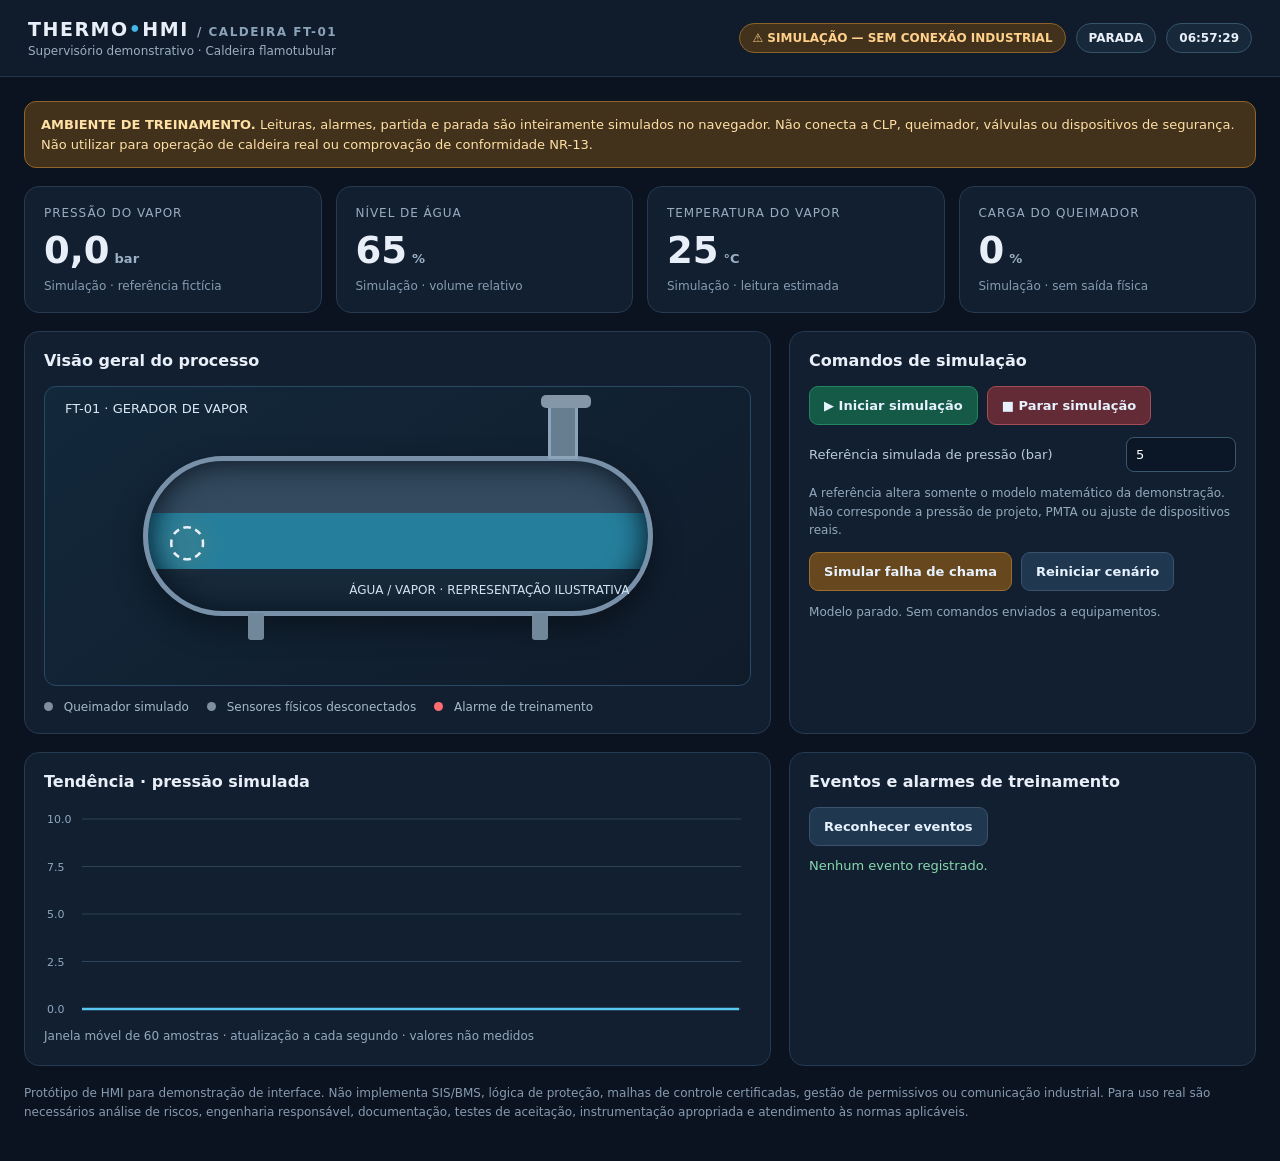
==== caldeira/index.html @ c1768f48 "Publica simulador de caldeira em /caldeira" ====
<!doctype html>
<html lang="pt-BR"><head><meta charset="utf-8"><meta name="viewport" content="width=device-width,initial-scale=1">
<title>THERMO | Supervisório de Caldeira Flamotubular — SIMULAÇÃO</title>
<style>
:root{font-family:Inter,ui-sans-serif,system-ui,Segoe UI,sans-serif;color:#e9eff8;background:#0b1220}*{box-sizing:border-box}body{margin:0}button,input{font:inherit}button{cursor:pointer}button:focus-visible,input:focus-visible{outline:3px solid #6eb9ff;outline-offset:2px}
header{display:flex;justify-content:space-between;gap:16px;align-items:center;padding:18px 28px;border-bottom:1px solid #24354a;background:#101b2b;flex-wrap:wrap}
.brand{font-weight:850;letter-spacing:.08em;font-size:19px}.brand span{color:#42b8e8}.sub{font-size:12px;color:#9caec4;margin-top:4px}
.status{display:flex;gap:10px;align-items:center;flex-wrap:wrap}.pill{padding:7px 12px;border:1px solid #36536a;border-radius:99px;font-size:12px;font-weight:750;background:#17283b}.sim{color:#ffd18b;border-color:#8c632a;background:#42311b}.ok{color:#7fe4b5}.bad{color:#ff8e93}
main{max-width:1550px;margin:auto;padding:24px;display:grid;gap:18px}.notice{padding:13px 16px;background:#42311b;border:1px solid #92642a;border-radius:12px;color:#ffe0a5;font-size:13px;line-height:1.5}
.metrics{display:grid;grid-template-columns:repeat(4,minmax(0,1fr));gap:14px}.card{background:#121f30;border:1px solid #263a51;border-radius:15px;padding:19px;min-width:0}.label{font-size:12px;text-transform:uppercase;letter-spacing:.08em;color:#9aacc2}.value{font-size:clamp(25px,3vw,37px);font-weight:780;margin-top:9px;font-variant-numeric:tabular-nums}.unit{font-size:13px;color:#9bafc5;margin-left:5px}.range{font-size:12px;color:#879db4;margin-top:7px}
.layout{display:grid;grid-template-columns:minmax(0,1.6fr) minmax(290px,1fr);gap:18px}.sectiontitle{font-size:16px;font-weight:750;margin:0 0 16px}.diagram{position:relative;min-height:300px;background:linear-gradient(145deg,#12283b,#101b2a);border:1px solid #2a4963;border-radius:12px;display:flex;align-items:center;justify-content:center;overflow:hidden}
.boiler{position:relative;width:min(76%,510px);height:160px;border:5px solid #7891a8;border-radius:84px;background:linear-gradient(#334a5f 0 35%,#257f9c 35% 72%,#172a3b 72%);box-shadow:inset 0 0 30px #07111d,0 12px 30px #0006}
.boiler:before,.boiler:after{content:"";position:absolute;background:#71879a;width:16px;height:27px;bottom:-29px;border-radius:3px}.boiler:before{left:20%}.boiler:after{right:20%}
.flame{position:absolute;left:20px;top:52px;font-size:45px;filter:drop-shadow(0 0 10px #e77924)}.pipe{position:absolute;top:-57px;right:70px;width:30px;height:55px;background:#667e90;border:3px solid #8ba4b7}.pipe:after{content:"";position:absolute;top:-12px;left:-10px;width:50px;height:13px;background:#8497a8;border-radius:5px}
.blabel{position:absolute;top:14px;left:20px;color:#d8e6f4;font-size:13px}.boiler-info{position:absolute;bottom:14px;right:18px;font-size:12px;color:#d0e4ef}
.legend{display:flex;gap:18px;flex-wrap:wrap;margin-top:14px;font-size:12px;color:#a7b9cb}.dot{display:inline-block;width:9px;height:9px;border-radius:50%;background:#54db9b;margin-right:7px}.dot.off{background:#7f8ea1}.dot.alarm{background:#ff6c72}
.controls{display:grid;gap:12px}.ctrlrow{display:flex;gap:9px;flex-wrap:wrap}.btn{padding:11px 14px;border-radius:9px;border:1px solid #39526d;background:#203750;color:#e7f2ff;font-weight:700;font-size:13px}.btn:hover{background:#2b4866}.primary{background:#145a46;border-color:#238663}.danger{background:#622b35;border-color:#a34d57}.warning{background:#67481e;border-color:#9b6e2d}
.field{display:flex;justify-content:space-between;align-items:center;gap:10px;font-size:13px;color:#b9cadd}.field input{width:110px;background:#0b1726;border:1px solid #3b5670;border-radius:8px;color:#fff;padding:9px}.help{font-size:12px;line-height:1.55;color:#93a9be}
.chart{height:220px;width:100%;display:block}.alarms{display:grid;gap:8px;max-height:230px;overflow:auto}.alarmitem{border:1px solid #36475a;border-left:4px solid #f0a951;padding:11px;border-radius:8px;background:#182638;font-size:13px}.alarmitem.critical{border-left-color:#ff6c72}.alarmitem small{display:block;color:#9caec2;margin-top:4px}.empty{color:#88d9ae;font-size:13px}
.footer{font-size:12px;color:#879bb0;line-height:1.6;padding-bottom:15px}@media(max-width:1000px){.metrics{grid-template-columns:repeat(2,minmax(0,1fr))}.layout{grid-template-columns:1fr}}@media(max-width:540px){main{padding:12px}.metrics{gap:9px}.card{padding:13px}.value{font-size:25px}.boiler{width:88%;height:135px}.flame{font-size:32px}.pipe{right:40px}}
</style></head><body>
<header><div><div class="brand">THERMO<span>•</span>HMI <span style="font-size:12px;color:#8ba3b9">/ CALDEIRA FT-01</span></div><div class="sub">Supervisório demonstrativo · Caldeira flamotubular</div></div><div class="status"><span class="pill sim">⚠ SIMULAÇÃO — SEM CONEXÃO INDUSTRIAL</span><span class="pill" id="mode">PARADA</span><span class="pill" id="clock">--:--:--</span></div></header>
<main>
<div class="notice"><strong>AMBIENTE DE TREINAMENTO.</strong> Leituras, alarmes, partida e parada são inteiramente simulados no navegador. Não conecta a CLP, queimador, válvulas ou dispositivos de segurança. Não utilizar para operação de caldeira real ou comprovação de conformidade NR-13.</div>
<section class="metrics" aria-label="Variáveis simuladas">
<div class="card"><div class="label">Pressão do vapor</div><div class="value"><span id="pressure">0,0</span><span class="unit">bar</span></div><div class="range">Simulação · referência fictícia</div></div>
<div class="card"><div class="label">Nível de água</div><div class="value"><span id="level">65</span><span class="unit">%</span></div><div class="range">Simulação · volume relativo</div></div>
<div class="card"><div class="label">Temperatura do vapor</div><div class="value"><span id="temp">25</span><span class="unit">°C</span></div><div class="range">Simulação · leitura estimada</div></div>
<div class="card"><div class="label">Carga do queimador</div><div class="value"><span id="burner">0</span><span class="unit">%</span></div><div class="range">Simulação · sem saída física</div></div>
</section>
<section class="layout">
<div class="card"><h2 class="sectiontitle">Visão geral do processo</h2><div class="diagram" role="img" aria-label="Representação esquemática simplificada de caldeira flamotubular com nível de água e queimador"><div class="blabel">FT-01 · GERADOR DE VAPOR</div><div class="boiler"><div class="pipe"></div><span class="flame" id="flame">◌</span><div class="boiler-info">ÁGUA / VAPOR · REPRESENTAÇÃO ILUSTRATIVA</div></div></div><div class="legend"><span><i class="dot" id="flameDot"></i> Queimador simulado</span><span><i class="dot off"></i> Sensores físicos desconectados</span><span><i class="dot alarm"></i> Alarme de treinamento</span></div></div>
<div class="card"><h2 class="sectiontitle">Comandos de simulação</h2><div class="controls"><div class="ctrlrow"><button class="btn primary" id="start">▶ Iniciar simulação</button><button class="btn danger" id="stop">■ Parar simulação</button></div><div class="field"><label for="target">Referência simulada de pressão (bar)</label><input id="target" type="number" min="1" max="8" step=".5" value="5"></div><div class="help">A referência altera somente o modelo matemático da demonstração. Não corresponde a pressão de projeto, PMTA ou ajuste de dispositivos reais.</div><div class="ctrlrow"><button class="btn warning" id="fault">Simular falha de chama</button><button class="btn" id="reset">Reiniciar cenário</button></div><div class="help" id="stateText" role="status">Modelo parado. Aguardando comando de simulação.</div></div></div>
</section>
<section class="layout"><div class="card"><h2 class="sectiontitle">Tendência · pressão simulada</h2><canvas class="chart" id="trend" aria-label="Gráfico de tendência da pressão simulada"></canvas><div class="help">Janela móvel de 60 amostras · atualização a cada segundo · valores não medidos</div></div>
<div class="card"><h2 class="sectiontitle">Eventos e alarmes de treinamento</h2><div class="ctrlrow" style="margin-bottom:12px"><button class="btn" id="ack">Reconhecer eventos</button></div><div class="alarms" id="alarms" aria-live="polite"><div class="empty">Nenhum evento registrado.</div></div></div></section>
<div class="footer">Protótipo de HMI para demonstração de interface. Não implementa SIS/BMS, lógica de proteção, malhas de controle certificadas, gestão de permissivos ou comunicação industrial. Para uso real são necessários análise de riscos, engenharia responsável, documentação, testes de aceitação, instrumentação apropriada e atendimento às normas aplicáveis.</div>
</main>
<script>
(()=>{
const $=id=>document.getElementById(id);let running=false,fault=false,p=0,level=65,temp=25,burner=0,history=Array(60).fill(0),events=[];
const clamp=(v,a,b)=>Math.max(a,Math.min(b,v));const now=()=>new Date().toLocaleTimeString('pt-BR');
function addEvent(message,critical=false){events.unshift({message,time:now(),critical,ack:false});events=events.slice(0,30);renderEvents()}
function renderEvents(){const box=$('alarms');box.replaceChildren();if(!events.length){const el=document.createElement('div');el.className='empty';el.textContent='Nenhum evento registrado.';box.append(el);return}for(const e of events){const item=document.createElement('div');item.className='alarmitem'+(e.critical?' critical':'');const msg=document.createElement('strong');msg.textContent=(e.ack?'✓ ':'● ')+e.message;const small=document.createElement('small');small.textContent=e.time+' · '+(e.ack?'Reconhecido':'Não reconhecido');item.append(msg,small);box.append(item)}}
function render(){ $('pressure').textContent=p.toFixed(1).replace('.',',');$('level').textContent=Math.round(level);$('temp').textContent=Math.round(temp);$('burner').textContent=Math.round(burner);$('clock').textContent=now();$('mode').textContent=fault?'FALHA SIMULADA':running?'SIMULANDO':'PARADA';$('mode').className='pill '+(fault?'bad':running?'ok':'');$('flame').textContent=running&&!fault?'🔥':'◌';$('flameDot').className='dot '+(running&&!fault?'':'off');$('stateText').textContent=fault?'Falha simulada ativa: modelo parado. Reinicie o cenário para limpar.':running?'Modelo matemático em execução. Nenhuma saída industrial habilitada.':'Modelo parado. Sem comandos enviados a equipamentos.';draw()}
function draw(){const c=$('trend'),rect=c.getBoundingClientRect(),dpr=window.devicePixelRatio||1,w=Math.max(240,rect.width),h=Math.max(150,rect.height);c.width=Math.round(w*dpr);c.height=Math.round(h*dpr);const x=c.getContext('2d');x.scale(dpr,dpr);x.clearRect(0,0,w,h);x.strokeStyle='#2d4359';x.lineWidth=1;for(let i=0;i<=4;i++){let y=12+(h-30)*i/4;x.beginPath();x.moveTo(38,y);x.lineTo(w-10,y);x.stroke();x.fillStyle='#8fa8bf';x.font='11px system-ui';x.fillText(String((10-i*2.5).toFixed(1)),3,y+4)}x.beginPath();history.forEach((v,i)=>{const px=38+i*(w-50)/(history.length-1),py=12+(h-30)*(1-clamp(v/10,0,1));i?x.lineTo(px,py):x.moveTo(px,py)});x.strokeStyle='#59c7f2';x.lineWidth=2.5;x.stroke()}
$('start').onclick=()=>{if(fault){addEvent('Partida simulada bloqueada por falha de treinamento',true);return}if(!running){running=true;addEvent('Simulação iniciada')}render()};
$('stop').onclick=()=>{if(running){running=false;burner=0;addEvent('Simulação parada')}render()};
$('fault').onclick=()=>{fault=true;running=false;burner=0;addEvent('Falha de chama simulada — modelo interrompido',true);render()};
$('reset').onclick=()=>{running=false;fault=false;p=0;level=65;temp=25;burner=0;history=Array(60).fill(0);events=[];addEvent('Cenário de treinamento reiniciado');render()};
$('ack').onclick=()=>{events.forEach(e=>e.ack=true);renderEvents()};
$('target').onchange=()=>{$('target').value=clamp(Number($('target').value)||5,1,8);addEvent('Referência do modelo alterada para '+$('target').value+' bar')};
setInterval(()=>{if(running){const target=clamp(Number($('target').value)||5,1,8);burner=clamp(30+(target-p)*12,15,100);p=clamp(p+(target-p)*.035+(Math.random()-.5)*.035,0,9);temp=25+p*16;level=clamp(level+(Math.random()-.5)*.15-.012,45,80)}else{burner=0;p=Math.max(0,p-.025);temp=Math.max(25,temp-.4)}history.push(p);history.shift();render()},1000);
window.addEventListener('resize',draw);render();})();
</script></body></html>
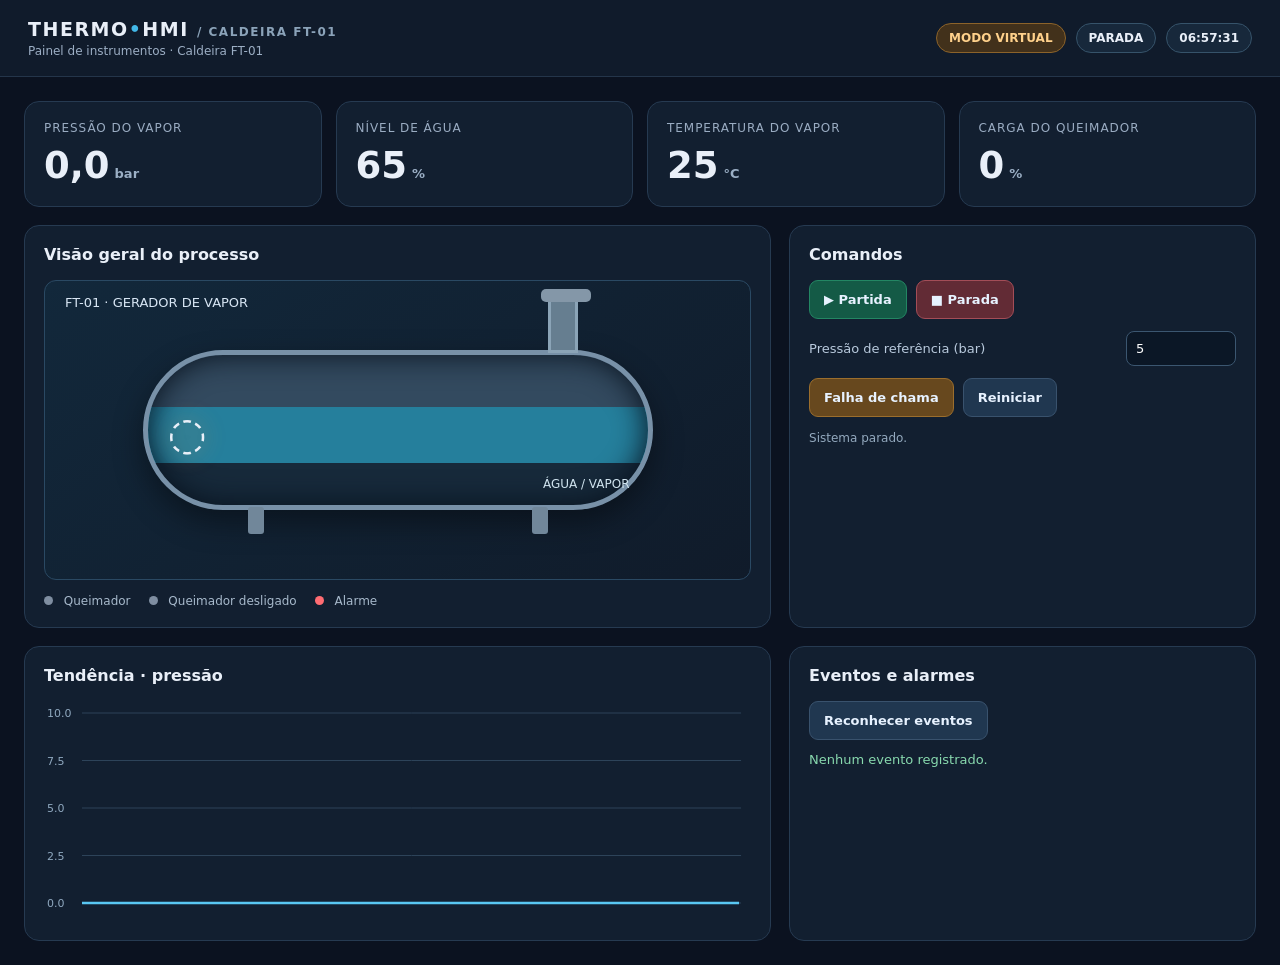
==== commit f170d67c: "ux(thermo): simplificar HMI e manter instrumentos e comandos virtuais" ====
--- a/caldeira/index.html
+++ b/caldeira/index.html
@@ -1,6 +1,6 @@
 <!doctype html>
 <html lang="pt-BR"><head><meta charset="utf-8"><meta name="viewport" content="width=device-width,initial-scale=1">
-<title>THERMO | Supervisório de Caldeira Flamotubular — SIMULAÇÃO</title>
+<title>THERMO | Painel da Caldeira FT-01</title>
 <style>
 :root{font-family:Inter,ui-sans-serif,system-ui,Segoe UI,sans-serif;color:#e9eff8;background:#0b1220}*{box-sizing:border-box}body{margin:0}button,input{font:inherit}button{cursor:pointer}button:focus-visible,input:focus-visible{outline:3px solid #6eb9ff;outline-offset:2px}
 header{display:flex;justify-content:space-between;gap:16px;align-items:center;padding:18px 28px;border-bottom:1px solid #24354a;background:#101b2b;flex-wrap:wrap}
@@ -19,37 +19,36 @@
 .chart{height:220px;width:100%;display:block}.alarms{display:grid;gap:8px;max-height:230px;overflow:auto}.alarmitem{border:1px solid #36475a;border-left:4px solid #f0a951;padding:11px;border-radius:8px;background:#182638;font-size:13px}.alarmitem.critical{border-left-color:#ff6c72}.alarmitem small{display:block;color:#9caec2;margin-top:4px}.empty{color:#88d9ae;font-size:13px}
 .footer{font-size:12px;color:#879bb0;line-height:1.6;padding-bottom:15px}@media(max-width:1000px){.metrics{grid-template-columns:repeat(2,minmax(0,1fr))}.layout{grid-template-columns:1fr}}@media(max-width:540px){main{padding:12px}.metrics{gap:9px}.card{padding:13px}.value{font-size:25px}.boiler{width:88%;height:135px}.flame{font-size:32px}.pipe{right:40px}}
 </style></head><body>
-<header><div><div class="brand">THERMO<span>•</span>HMI <span style="font-size:12px;color:#8ba3b9">/ CALDEIRA FT-01</span></div><div class="sub">Supervisório demonstrativo · Caldeira flamotubular</div></div><div class="status"><span class="pill sim">⚠ SIMULAÇÃO — SEM CONEXÃO INDUSTRIAL</span><span class="pill" id="mode">PARADA</span><span class="pill" id="clock">--:--:--</span></div></header>
+<header><div><div class="brand">THERMO<span>•</span>HMI <span style="font-size:12px;color:#8ba3b9">/ CALDEIRA FT-01</span></div><div class="sub">Painel de instrumentos · Caldeira FT-01</div></div><div class="status"><span class="pill sim" title="Valores gerados pelo modelo, sem conexão com equipamento físico">MODO VIRTUAL</span><span class="pill" id="mode">PARADA</span><span class="pill" id="clock">--:--:--</span></div></header>
 <main>
-<div class="notice"><strong>AMBIENTE DE TREINAMENTO.</strong> Leituras, alarmes, partida e parada são inteiramente simulados no navegador. Não conecta a CLP, queimador, válvulas ou dispositivos de segurança. Não utilizar para operação de caldeira real ou comprovação de conformidade NR-13.</div>
-<section class="metrics" aria-label="Variáveis simuladas">
-<div class="card"><div class="label">Pressão do vapor</div><div class="value"><span id="pressure">0,0</span><span class="unit">bar</span></div><div class="range">Simulação · referência fictícia</div></div>
-<div class="card"><div class="label">Nível de água</div><div class="value"><span id="level">65</span><span class="unit">%</span></div><div class="range">Simulação · volume relativo</div></div>
-<div class="card"><div class="label">Temperatura do vapor</div><div class="value"><span id="temp">25</span><span class="unit">°C</span></div><div class="range">Simulação · leitura estimada</div></div>
-<div class="card"><div class="label">Carga do queimador</div><div class="value"><span id="burner">0</span><span class="unit">%</span></div><div class="range">Simulação · sem saída física</div></div>
+<section class="metrics" aria-label="Instrumentos da caldeira">
+<div class="card"><div class="label">Pressão do vapor</div><div class="value"><span id="pressure">0,0</span><span class="unit">bar</span></div></div>
+<div class="card"><div class="label">Nível de água</div><div class="value"><span id="level">65</span><span class="unit">%</span></div></div>
+<div class="card"><div class="label">Temperatura do vapor</div><div class="value"><span id="temp">25</span><span class="unit">°C</span></div></div>
+<div class="card"><div class="label">Carga do queimador</div><div class="value"><span id="burner">0</span><span class="unit">%</span></div></div>
 </section>
 <section class="layout">
-<div class="card"><h2 class="sectiontitle">Visão geral do processo</h2><div class="diagram" role="img" aria-label="Representação esquemática simplificada de caldeira flamotubular com nível de água e queimador"><div class="blabel">FT-01 · GERADOR DE VAPOR</div><div class="boiler"><div class="pipe"></div><span class="flame" id="flame">◌</span><div class="boiler-info">ÁGUA / VAPOR · REPRESENTAÇÃO ILUSTRATIVA</div></div></div><div class="legend"><span><i class="dot" id="flameDot"></i> Queimador simulado</span><span><i class="dot off"></i> Sensores físicos desconectados</span><span><i class="dot alarm"></i> Alarme de treinamento</span></div></div>
-<div class="card"><h2 class="sectiontitle">Comandos de simulação</h2><div class="controls"><div class="ctrlrow"><button class="btn primary" id="start">▶ Iniciar simulação</button><button class="btn danger" id="stop">■ Parar simulação</button></div><div class="field"><label for="target">Referência simulada de pressão (bar)</label><input id="target" type="number" min="1" max="8" step=".5" value="5"></div><div class="help">A referência altera somente o modelo matemático da demonstração. Não corresponde a pressão de projeto, PMTA ou ajuste de dispositivos reais.</div><div class="ctrlrow"><button class="btn warning" id="fault">Simular falha de chama</button><button class="btn" id="reset">Reiniciar cenário</button></div><div class="help" id="stateText" role="status">Modelo parado. Aguardando comando de simulação.</div></div></div>
+<div class="card"><h2 class="sectiontitle">Visão geral do processo</h2><div class="diagram" role="img" aria-label="Representação esquemática simplificada de caldeira flamotubular com nível de água e queimador"><div class="blabel">FT-01 · GERADOR DE VAPOR</div><div class="boiler"><div class="pipe"></div><span class="flame" id="flame">◌</span><div class="boiler-info">ÁGUA / VAPOR</div></div></div><div class="legend"><span><i class="dot" id="flameDot"></i> Queimador</span><span><i class="dot off"></i> Queimador desligado</span><span><i class="dot alarm"></i> Alarme</span></div></div>
+<div class="card"><h2 class="sectiontitle">Comandos</h2><div class="controls"><div class="ctrlrow"><button class="btn primary" id="start">▶ Partida</button><button class="btn danger" id="stop">■ Parada</button></div><div class="field"><label for="target">Pressão de referência (bar)</label><input id="target" type="number" min="1" max="8" step=".5" value="5"></div><div class="ctrlrow"><button class="btn warning" id="fault">Falha de chama</button><button class="btn" id="reset">Reiniciar</button></div><div class="help" id="stateText" role="status">Sistema parado.</div></div></div>
 </section>
-<section class="layout"><div class="card"><h2 class="sectiontitle">Tendência · pressão simulada</h2><canvas class="chart" id="trend" aria-label="Gráfico de tendência da pressão simulada"></canvas><div class="help">Janela móvel de 60 amostras · atualização a cada segundo · valores não medidos</div></div>
-<div class="card"><h2 class="sectiontitle">Eventos e alarmes de treinamento</h2><div class="ctrlrow" style="margin-bottom:12px"><button class="btn" id="ack">Reconhecer eventos</button></div><div class="alarms" id="alarms" aria-live="polite"><div class="empty">Nenhum evento registrado.</div></div></div></section>
-<div class="footer">Protótipo de HMI para demonstração de interface. Não implementa SIS/BMS, lógica de proteção, malhas de controle certificadas, gestão de permissivos ou comunicação industrial. Para uso real são necessários análise de riscos, engenharia responsável, documentação, testes de aceitação, instrumentação apropriada e atendimento às normas aplicáveis.</div>
+<section class="layout"><div class="card"><h2 class="sectiontitle">Tendência · pressão</h2><canvas class="chart" id="trend" aria-label="Gráfico de tendência da pressão"></canvas></div>
+<div class="card"><h2 class="sectiontitle">Eventos e alarmes</h2><div class="ctrlrow" style="margin-bottom:12px"><button class="btn" id="ack">Reconhecer eventos</button></div><div class="alarms" id="alarms" aria-live="polite"><div class="empty">Nenhum evento registrado.</div></div></div></section>
 </main>
 <script>
+/* Painel virtual: as leituras e os comandos são gerados localmente; não existe conexão com CLP ou caldeira física. */
 (()=>{
 const $=id=>document.getElementById(id);let running=false,fault=false,p=0,level=65,temp=25,burner=0,history=Array(60).fill(0),events=[];
 const clamp=(v,a,b)=>Math.max(a,Math.min(b,v));const now=()=>new Date().toLocaleTimeString('pt-BR');
 function addEvent(message,critical=false){events.unshift({message,time:now(),critical,ack:false});events=events.slice(0,30);renderEvents()}
 function renderEvents(){const box=$('alarms');box.replaceChildren();if(!events.length){const el=document.createElement('div');el.className='empty';el.textContent='Nenhum evento registrado.';box.append(el);return}for(const e of events){const item=document.createElement('div');item.className='alarmitem'+(e.critical?' critical':'');const msg=document.createElement('strong');msg.textContent=(e.ack?'✓ ':'● ')+e.message;const small=document.createElement('small');small.textContent=e.time+' · '+(e.ack?'Reconhecido':'Não reconhecido');item.append(msg,small);box.append(item)}}
-function render(){ $('pressure').textContent=p.toFixed(1).replace('.',',');$('level').textContent=Math.round(level);$('temp').textContent=Math.round(temp);$('burner').textContent=Math.round(burner);$('clock').textContent=now();$('mode').textContent=fault?'FALHA SIMULADA':running?'SIMULANDO':'PARADA';$('mode').className='pill '+(fault?'bad':running?'ok':'');$('flame').textContent=running&&!fault?'🔥':'◌';$('flameDot').className='dot '+(running&&!fault?'':'off');$('stateText').textContent=fault?'Falha simulada ativa: modelo parado. Reinicie o cenário para limpar.':running?'Modelo matemático em execução. Nenhuma saída industrial habilitada.':'Modelo parado. Sem comandos enviados a equipamentos.';draw()}
+function render(){ $('pressure').textContent=p.toFixed(1).replace('.',',');$('level').textContent=Math.round(level);$('temp').textContent=Math.round(temp);$('burner').textContent=Math.round(burner);$('clock').textContent=now();$('mode').textContent=fault?'FALHA':running?'EM OPERAÇÃO':'PARADA';$('mode').className='pill '+(fault?'bad':running?'ok':'');$('flame').textContent=running&&!fault?'🔥':'◌';$('flameDot').className='dot '+(running&&!fault?'':'off');$('stateText').textContent=fault?'Falha de chama. Reinicie para restabelecer.':running?'Sistema em operação.':'Sistema parado.';draw()}
 function draw(){const c=$('trend'),rect=c.getBoundingClientRect(),dpr=window.devicePixelRatio||1,w=Math.max(240,rect.width),h=Math.max(150,rect.height);c.width=Math.round(w*dpr);c.height=Math.round(h*dpr);const x=c.getContext('2d');x.scale(dpr,dpr);x.clearRect(0,0,w,h);x.strokeStyle='#2d4359';x.lineWidth=1;for(let i=0;i<=4;i++){let y=12+(h-30)*i/4;x.beginPath();x.moveTo(38,y);x.lineTo(w-10,y);x.stroke();x.fillStyle='#8fa8bf';x.font='11px system-ui';x.fillText(String((10-i*2.5).toFixed(1)),3,y+4)}x.beginPath();history.forEach((v,i)=>{const px=38+i*(w-50)/(history.length-1),py=12+(h-30)*(1-clamp(v/10,0,1));i?x.lineTo(px,py):x.moveTo(px,py)});x.strokeStyle='#59c7f2';x.lineWidth=2.5;x.stroke()}
-$('start').onclick=()=>{if(fault){addEvent('Partida simulada bloqueada por falha de treinamento',true);return}if(!running){running=true;addEvent('Simulação iniciada')}render()};
-$('stop').onclick=()=>{if(running){running=false;burner=0;addEvent('Simulação parada')}render()};
-$('fault').onclick=()=>{fault=true;running=false;burner=0;addEvent('Falha de chama simulada — modelo interrompido',true);render()};
-$('reset').onclick=()=>{running=false;fault=false;p=0;level=65;temp=25;burner=0;history=Array(60).fill(0);events=[];addEvent('Cenário de treinamento reiniciado');render()};
+$('start').onclick=()=>{if(fault){addEvent('Partida bloqueada por falha de chama',true);return}if(!running){running=true;addEvent('Partida realizada')}render()};
+$('stop').onclick=()=>{if(running){running=false;burner=0;addEvent('Parada realizada')}render()};
+$('fault').onclick=()=>{fault=true;running=false;burner=0;addEvent('Falha de chama — operação interrompida',true);render()};
+$('reset').onclick=()=>{running=false;fault=false;p=0;level=65;temp=25;burner=0;history=Array(60).fill(0);events=[];addEvent('Sistema reiniciado');render()};
 $('ack').onclick=()=>{events.forEach(e=>e.ack=true);renderEvents()};
-$('target').onchange=()=>{$('target').value=clamp(Number($('target').value)||5,1,8);addEvent('Referência do modelo alterada para '+$('target').value+' bar')};
+$('target').onchange=()=>{$('target').value=clamp(Number($('target').value)||5,1,8);addEvent('Pressão de referência alterada para '+$('target').value+' bar')};
 setInterval(()=>{if(running){const target=clamp(Number($('target').value)||5,1,8);burner=clamp(30+(target-p)*12,15,100);p=clamp(p+(target-p)*.035+(Math.random()-.5)*.035,0,9);temp=25+p*16;level=clamp(level+(Math.random()-.5)*.15-.012,45,80)}else{burner=0;p=Math.max(0,p-.025);temp=Math.max(25,temp-.4)}history.push(p);history.shift();render()},1000);
 window.addEventListener('resize',draw);render();})();
 </script></body></html>
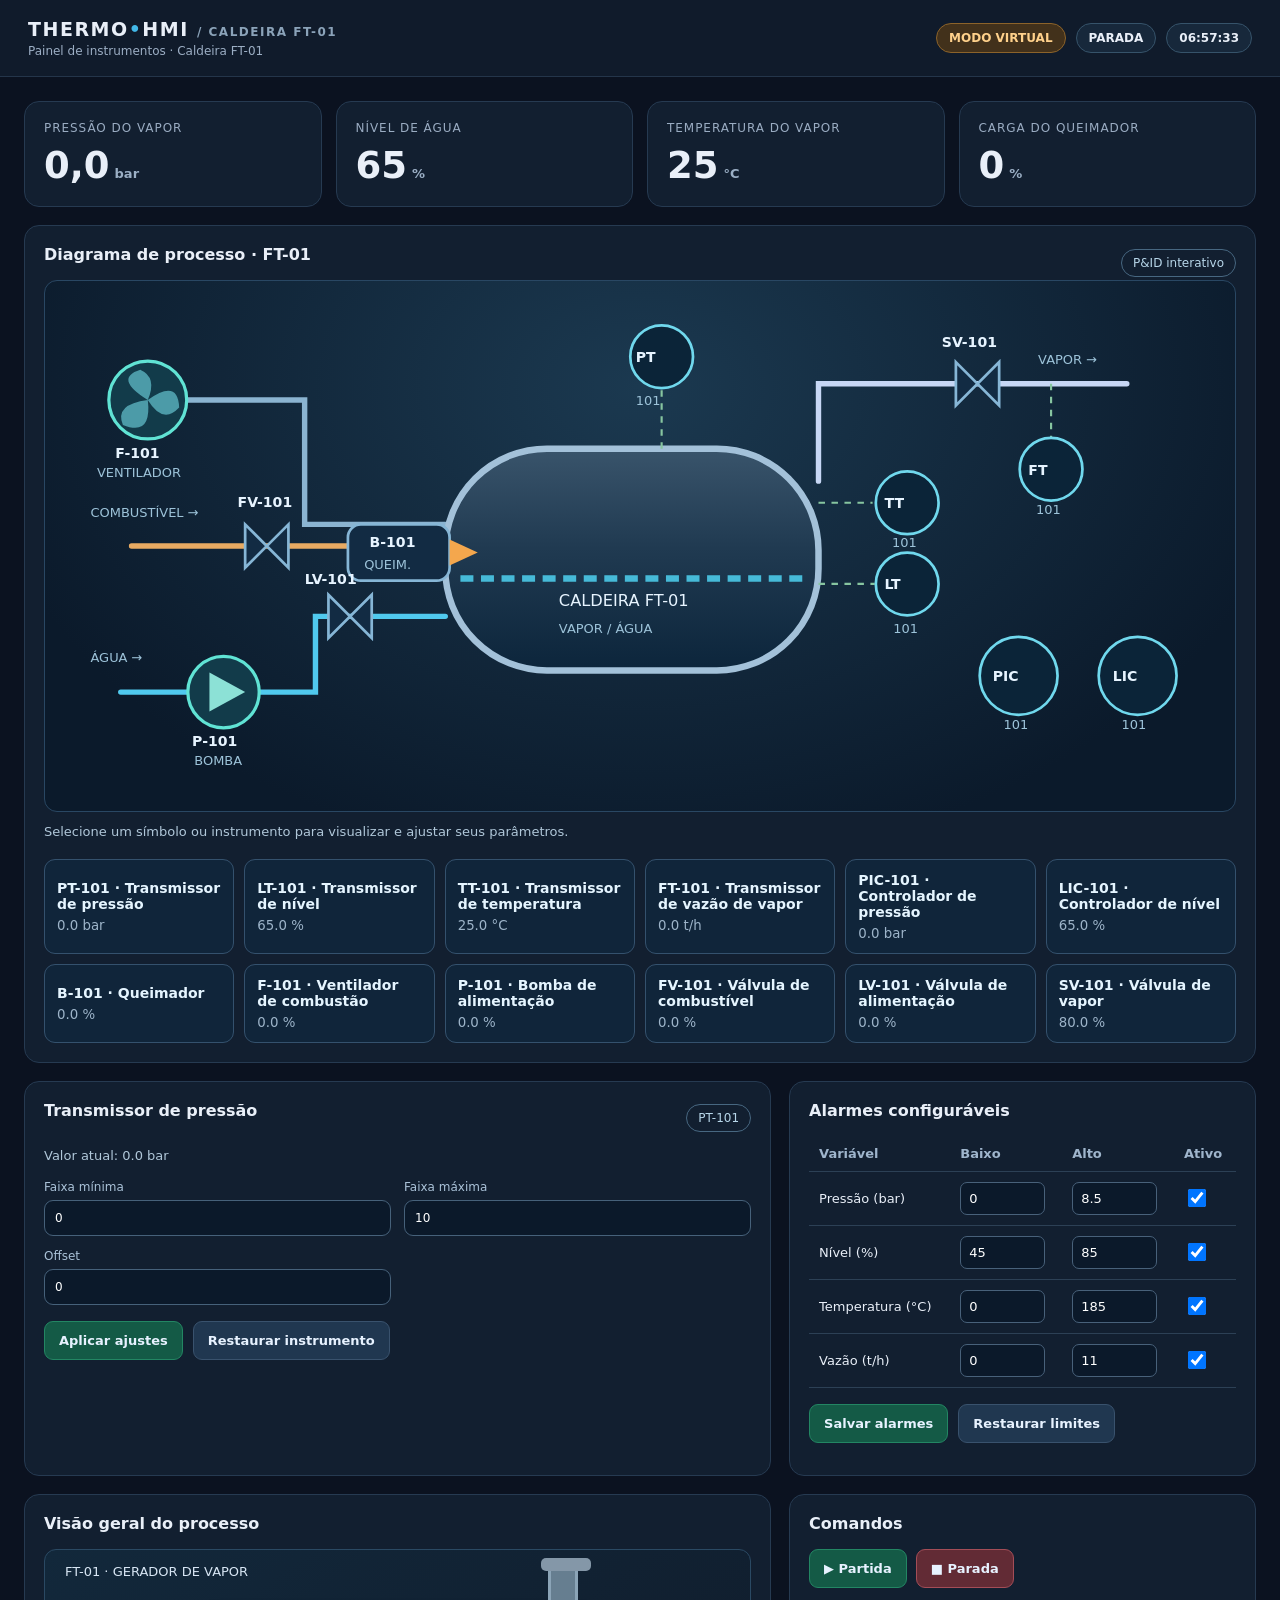
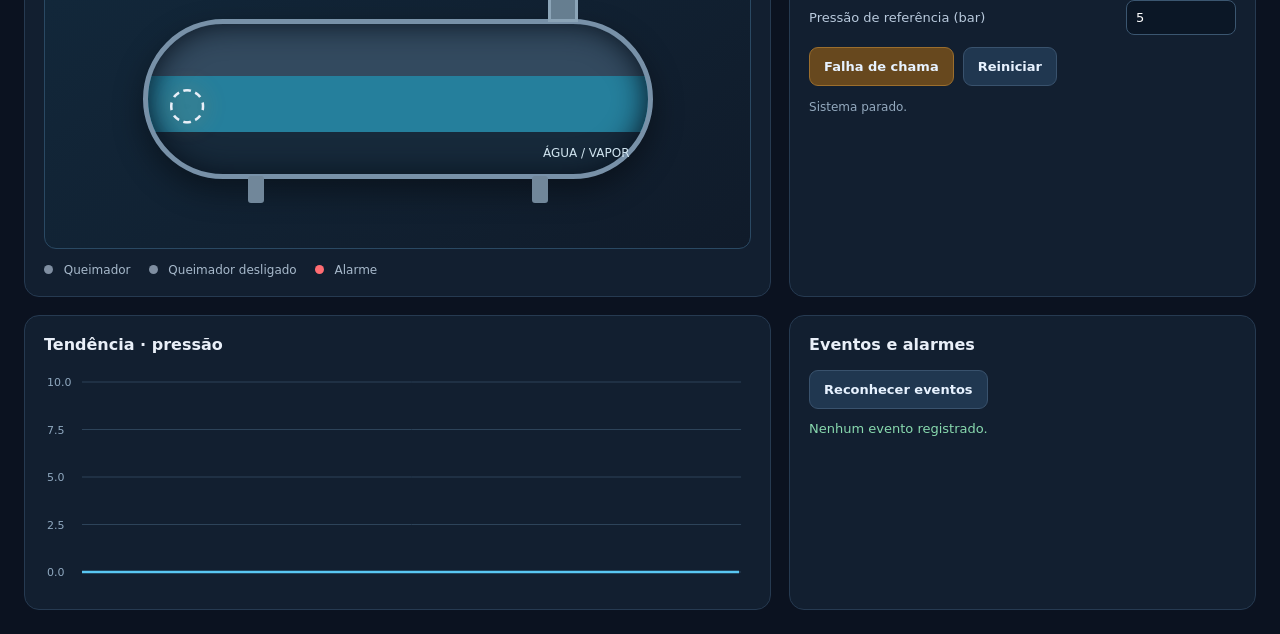
==== commit 1785d5e0: "feat(thermo): P&ID interativo, instrumentos configuráveis e alarmes locais" ====
--- a/caldeira/index.html
+++ b/caldeira/index.html
@@ -18,6 +18,8 @@
 .field{display:flex;justify-content:space-between;align-items:center;gap:10px;font-size:13px;color:#b9cadd}.field input{width:110px;background:#0b1726;border:1px solid #3b5670;border-radius:8px;color:#fff;padding:9px}.help{font-size:12px;line-height:1.55;color:#93a9be}
 .chart{height:220px;width:100%;display:block}.alarms{display:grid;gap:8px;max-height:230px;overflow:auto}.alarmitem{border:1px solid #36475a;border-left:4px solid #f0a951;padding:11px;border-radius:8px;background:#182638;font-size:13px}.alarmitem.critical{border-left-color:#ff6c72}.alarmitem small{display:block;color:#9caec2;margin-top:4px}.empty{color:#88d9ae;font-size:13px}
 .footer{font-size:12px;color:#879bb0;line-height:1.6;padding-bottom:15px}@media(max-width:1000px){.metrics{grid-template-columns:repeat(2,minmax(0,1fr))}.layout{grid-template-columns:1fr}}@media(max-width:540px){main{padding:12px}.metrics{gap:9px}.card{padding:13px}.value{font-size:25px}.boiler{width:88%;height:135px}.flame{font-size:32px}.pipe{right:40px}}
+
+.pid-wrap{overflow:auto;border:1px solid #294763;border-radius:13px;background:radial-gradient(ellipse at 50% 20%,#1b3950,#0b1a2b 80%)}.pid{display:block;width:100%;min-width:740px;height:auto}.pid .line{stroke:#8bb4d1;stroke-width:5;fill:none;stroke-linecap:round}.pid .fuel{stroke:#e8aa62}.pid .water{stroke:#50c9ee}.pid .steam{stroke:#c7d7f5}.pid .signal{stroke:#87c5a0;stroke-width:2;stroke-dasharray:6 6;fill:none}.pid .device{fill:#122b43;stroke:#86b6d6;stroke-width:2.5}.pid .instrument{fill:#0b2438;stroke:#70d8ed;stroke-width:2.5}.pid .symbol{cursor:pointer;outline:none}.pid .symbol:hover .instrument,.pid .symbol:hover .device,.pid .symbol:focus .instrument,.pid .symbol:focus .device{stroke:#f6df8c;stroke-width:4}.pid text{fill:#e7f4ff;font:15px system-ui;pointer-events:none}.pid .tag{font-size:13px;font-weight:800}.pid .small{font-size:12px;fill:#9dc3d9}.pid .motor{fill:#123b4a;stroke:#60e3d4;stroke-width:3}.pid .alarmglow{stroke:#ff727b!important;filter:drop-shadow(0 0 7px #f44)}.instrument-grid{display:grid;grid-template-columns:repeat(auto-fit,minmax(165px,1fr));gap:10px;margin-top:16px}.instrument-tile{border:1px solid #34516d;border-radius:11px;background:#10253a;padding:12px;text-align:left;color:#e5f5ff}.instrument-tile:hover{border-color:#7bcaf0;background:#17334c}.instrument-tile strong{display:block;font-size:14px}.instrument-tile small{display:block;color:#9db4c9;margin-top:6px}.config-grid{display:grid;grid-template-columns:repeat(2,minmax(0,1fr));gap:13px}.config-grid label{display:flex;flex-direction:column;gap:6px;font-size:12px;color:#aac2d8}.config-grid input,.config-grid select{background:#0b192a;border:1px solid #46617a;border-radius:9px;color:white;padding:10px;min-width:0;width:100%;font:inherit}.config-actions{display:flex;flex-wrap:wrap;gap:10px;margin-top:16px}.config-head{display:flex;align-items:center;justify-content:space-between;gap:10px;flex-wrap:wrap}.chip{border:1px solid #476781;border-radius:20px;padding:6px 11px;color:#b7d6e9;font-size:12px}.pid-info{font-size:13px;color:#b0c7d9;line-height:1.6;margin-top:10px}.alarm-table{width:100%;border-collapse:collapse;font-size:13px}.alarm-table th,.alarm-table td{text-align:left;padding:10px;border-bottom:1px solid #2c4055}.alarm-table th{color:#9fb5cc}.alarm-table input{width:85px;background:#0b192a;border:1px solid #48617a;color:white;border-radius:7px;padding:8px}.alarm-table input[type=checkbox]{width:18px;height:18px}.table-scroll{overflow-x:auto}.state-live{color:#6ee7ba}.state-off{color:#93a9bd}@media(max-width:650px){.config-grid{grid-template-columns:1fr}.instrument-grid{grid-template-columns:repeat(2,minmax(0,1fr))}}
 </style></head><body>
 <header><div><div class="brand">THERMO<span>•</span>HMI <span style="font-size:12px;color:#8ba3b9">/ CALDEIRA FT-01</span></div><div class="sub">Painel de instrumentos · Caldeira FT-01</div></div><div class="status"><span class="pill sim" title="Valores gerados pelo modelo, sem conexão com equipamento físico">MODO VIRTUAL</span><span class="pill" id="mode">PARADA</span><span class="pill" id="clock">--:--:--</span></div></header>
 <main>
@@ -26,6 +28,40 @@
 <div class="card"><div class="label">Nível de água</div><div class="value"><span id="level">65</span><span class="unit">%</span></div></div>
 <div class="card"><div class="label">Temperatura do vapor</div><div class="value"><span id="temp">25</span><span class="unit">°C</span></div></div>
 <div class="card"><div class="label">Carga do queimador</div><div class="value"><span id="burner">0</span><span class="unit">%</span></div></div>
+</section>
+
+<section class="card" aria-label="Diagrama de instrumentação e controle">
+<div class="config-head"><h2 class="sectiontitle">Diagrama de processo · FT-01</h2><span class="chip">P&ID interativo</span></div>
+<div class="pid-wrap">
+<svg class="pid" viewBox="0 0 1100 490" role="group" aria-label="Diagrama da caldeira com queimador, ventilador, bomba, válvulas e transmissores">
+<defs><linearGradient id="shell" x2="0" y2="1"><stop stop-color="#39546b"/><stop offset=".45" stop-color="#203a51"/><stop offset="1" stop-color="#0c253b"/></linearGradient></defs>
+<path class="line water" d="M70 380 H250 V310 H370"/><path class="line steam" d="M715 185 V95 H1000"/><path class="line fuel" d="M80 245 H368"/><path class="line" d="M95 110 H240 V225 H370"/>
+<rect x="370" y="155" width="345" height="205" rx="94" fill="url(#shell)" stroke="#a3c1d9" stroke-width="6"/>
+<path d="M384 275 H701" stroke="#46bad8" stroke-width="6" stroke-dasharray="12 7"/><text x="475" y="300">CALDEIRA FT-01</text><text x="475" y="325" class="small">VAPOR / ÁGUA</text>
+<g class="symbol" data-tag="B-101" tabindex="0" role="button" aria-label="Configurar queimador B-101"><rect class="device" x="280" y="225" width="94" height="52" rx="12"/><path d="M374 239 l26 12 -26 12" fill="#f4a74d"/><text x="300" y="246" class="tag">B-101</text><text x="295" y="266" class="small">QUEIM.</text></g>
+<g class="symbol" data-tag="F-101" tabindex="0" role="button" aria-label="Configurar ventilador F-101"><circle class="motor" cx="95" cy="110" r="36"/><path d="M95 110 q-32 -20 -7 -28 q16 7 7 28 q28 -20 29 7 q-15 16 -29 -7 q4 34 -23 23 q-8 -19 23 -23" fill="#4c9ba8"/><text x="65" y="164" class="tag">F-101</text><text x="48" y="181" class="small">VENTILADOR</text></g>
+<g class="symbol" data-tag="P-101" tabindex="0" role="button" aria-label="Configurar bomba P-101"><circle class="motor" cx="165" cy="380" r="33"/><path d="M152 362 L185 380 L152 398 Z" fill="#8ce1d6"/><text x="136" y="430" class="tag">P-101</text><text x="138" y="447" class="small">BOMBA</text></g>
+<g class="symbol" data-tag="FV-101" tabindex="0" role="button" aria-label="Configurar válvula de combustível FV-101"><path class="device" d="M185 225 L225 265 L225 225 L185 265 Z"/><text x="178" y="209" class="tag">FV-101</text></g>
+<g class="symbol" data-tag="LV-101" tabindex="0" role="button" aria-label="Configurar válvula de alimentação LV-101"><path class="device" d="M262 290 L302 330 L302 290 L262 330 Z"/><text x="240" y="280" class="tag">LV-101</text></g>
+<g class="symbol" data-tag="SV-101" tabindex="0" role="button" aria-label="Configurar válvula de vapor SV-101"><path class="device" d="M842 75 L882 115 L882 75 L842 115 Z"/><text x="829" y="61" class="tag">SV-101</text></g>
+<g class="symbol" data-tag="PT-101" tabindex="0" role="button" aria-label="Transmissor de pressão PT-101"><path class="signal" d="M570 155 V98"/><circle class="instrument" cx="570" cy="70" r="29"/><text x="546" y="75" class="tag">PT</text><text x="546" y="115" class="small">101</text></g>
+<g class="symbol" data-tag="LT-101" tabindex="0" role="button" aria-label="Transmissor de nível LT-101"><path class="signal" d="M715 280 H767"/><circle class="instrument" cx="797" cy="280" r="29"/><text x="776" y="285" class="tag">LT</text><text x="784" y="325" class="small">101</text></g>
+<g class="symbol" data-tag="TT-101" tabindex="0" role="button" aria-label="Transmissor de temperatura TT-101"><path class="signal" d="M715 205 H765"/><circle class="instrument" cx="797" cy="205" r="29"/><text x="776" y="210" class="tag">TT</text><text x="783" y="246" class="small">101</text></g>
+<g class="symbol" data-tag="FT-101" tabindex="0" role="button" aria-label="Transmissor de vazão FT-101"><path class="signal" d="M930 95 V145"/><circle class="instrument" cx="930" cy="174" r="29"/><text x="909" y="179" class="tag">FT</text><text x="916" y="215" class="small">101</text></g>
+<g class="symbol" data-tag="PIC-101" tabindex="0" role="button" aria-label="Controlador de pressão PIC-101"><circle class="instrument" cx="900" cy="365" r="36"/><text x="876" y="370" class="tag">PIC</text><text x="886" y="414" class="small">101</text></g>
+<g class="symbol" data-tag="LIC-101" tabindex="0" role="button" aria-label="Controlador de nível LIC-101"><circle class="instrument" cx="1010" cy="365" r="36"/><text x="987" y="370" class="tag">LIC</text><text x="995" y="414" class="small">101</text></g>
+<text x="42" y="218" class="small">COMBUSTÍVEL →</text><text x="42" y="352" class="small">ÁGUA →</text><text x="918" y="77" class="small">VAPOR →</text>
+</svg></div>
+<p class="pid-info">Selecione um símbolo ou instrumento para visualizar e ajustar seus parâmetros.</p>
+<div class="instrument-grid" id="instrumentTiles"></div>
+</section>
+<section class="layout">
+<div class="card" id="configPanel"><div class="config-head"><h2 class="sectiontitle" id="configTitle">Configuração de instrumentos</h2><span class="chip" id="configTag">PT-101</span></div>
+<p class="pid-info" id="configDescription"></p>
+<div class="config-grid" id="configFields"></div>
+<div class="config-actions"><button class="btn primary" id="saveInstrument">Aplicar ajustes</button><button class="btn" id="restoreInstrument">Restaurar instrumento</button></div><p class="pid-info" id="configMessage" role="status"></p>
+</div>
+<div class="card"><h2 class="sectiontitle">Alarmes configuráveis</h2><div class="table-scroll"><table class="alarm-table"><thead><tr><th>Variável</th><th>Baixo</th><th>Alto</th><th>Ativo</th></tr></thead><tbody id="alarmConfig"></tbody></table></div><div class="config-actions"><button class="btn primary" id="saveAlarms">Salvar alarmes</button><button class="btn" id="resetAlarms">Restaurar limites</button></div><p class="pid-info" id="alarmMessage" role="status"></p></div>
 </section>
 <section class="layout">
 <div class="card"><h2 class="sectiontitle">Visão geral do processo</h2><div class="diagram" role="img" aria-label="Representação esquemática simplificada de caldeira flamotubular com nível de água e queimador"><div class="blabel">FT-01 · GERADOR DE VAPOR</div><div class="boiler"><div class="pipe"></div><span class="flame" id="flame">◌</span><div class="boiler-info">ÁGUA / VAPOR</div></div></div><div class="legend"><span><i class="dot" id="flameDot"></i> Queimador</span><span><i class="dot off"></i> Queimador desligado</span><span><i class="dot alarm"></i> Alarme</span></div></div>
@@ -41,14 +77,117 @@
 const clamp=(v,a,b)=>Math.max(a,Math.min(b,v));const now=()=>new Date().toLocaleTimeString('pt-BR');
 function addEvent(message,critical=false){events.unshift({message,time:now(),critical,ack:false});events=events.slice(0,30);renderEvents()}
 function renderEvents(){const box=$('alarms');box.replaceChildren();if(!events.length){const el=document.createElement('div');el.className='empty';el.textContent='Nenhum evento registrado.';box.append(el);return}for(const e of events){const item=document.createElement('div');item.className='alarmitem'+(e.critical?' critical':'');const msg=document.createElement('strong');msg.textContent=(e.ack?'✓ ':'● ')+e.message;const small=document.createElement('small');small.textContent=e.time+' · '+(e.ack?'Reconhecido':'Não reconhecido');item.append(msg,small);box.append(item)}}
-function render(){ $('pressure').textContent=p.toFixed(1).replace('.',',');$('level').textContent=Math.round(level);$('temp').textContent=Math.round(temp);$('burner').textContent=Math.round(burner);$('clock').textContent=now();$('mode').textContent=fault?'FALHA':running?'EM OPERAÇÃO':'PARADA';$('mode').className='pill '+(fault?'bad':running?'ok':'');$('flame').textContent=running&&!fault?'🔥':'◌';$('flameDot').className='dot '+(running&&!fault?'':'off');$('stateText').textContent=fault?'Falha de chama. Reinicie para restabelecer.':running?'Sistema em operação.':'Sistema parado.';draw()}
+function render(){ refreshInstruments(); $('pressure').textContent=p.toFixed(1).replace('.',',');$('level').textContent=Math.round(level);$('temp').textContent=Math.round(temp);$('burner').textContent=Math.round(burner);$('clock').textContent=now();$('mode').textContent=fault?'FALHA':running?'EM OPERAÇÃO':'PARADA';$('mode').className='pill '+(fault?'bad':running?'ok':'');$('flame').textContent=running&&!fault?'🔥':'◌';$('flameDot').className='dot '+(running&&!fault?'':'off');$('stateText').textContent=fault?'Falha de chama. Reinicie para restabelecer.':running?'Sistema em operação.':'Sistema parado.';draw()}
 function draw(){const c=$('trend'),rect=c.getBoundingClientRect(),dpr=window.devicePixelRatio||1,w=Math.max(240,rect.width),h=Math.max(150,rect.height);c.width=Math.round(w*dpr);c.height=Math.round(h*dpr);const x=c.getContext('2d');x.scale(dpr,dpr);x.clearRect(0,0,w,h);x.strokeStyle='#2d4359';x.lineWidth=1;for(let i=0;i<=4;i++){let y=12+(h-30)*i/4;x.beginPath();x.moveTo(38,y);x.lineTo(w-10,y);x.stroke();x.fillStyle='#8fa8bf';x.font='11px system-ui';x.fillText(String((10-i*2.5).toFixed(1)),3,y+4)}x.beginPath();history.forEach((v,i)=>{const px=38+i*(w-50)/(history.length-1),py=12+(h-30)*(1-clamp(v/10,0,1));i?x.lineTo(px,py):x.moveTo(px,py)});x.strokeStyle='#59c7f2';x.lineWidth=2.5;x.stroke()}
 $('start').onclick=()=>{if(fault){addEvent('Partida bloqueada por falha de chama',true);return}if(!running){running=true;addEvent('Partida realizada')}render()};
 $('stop').onclick=()=>{if(running){running=false;burner=0;addEvent('Parada realizada')}render()};
 $('fault').onclick=()=>{fault=true;running=false;burner=0;addEvent('Falha de chama — operação interrompida',true);render()};
 $('reset').onclick=()=>{running=false;fault=false;p=0;level=65;temp=25;burner=0;history=Array(60).fill(0);events=[];addEvent('Sistema reiniciado');render()};
 $('ack').onclick=()=>{events.forEach(e=>e.ack=true);renderEvents()};
-$('target').onchange=()=>{$('target').value=clamp(Number($('target').value)||5,1,8);addEvent('Pressão de referência alterada para '+$('target').value+' bar')};
-setInterval(()=>{if(running){const target=clamp(Number($('target').value)||5,1,8);burner=clamp(30+(target-p)*12,15,100);p=clamp(p+(target-p)*.035+(Math.random()-.5)*.035,0,9);temp=25+p*16;level=clamp(level+(Math.random()-.5)*.15-.012,45,80)}else{burner=0;p=Math.max(0,p-.025);temp=Math.max(25,temp-.4)}history.push(p);history.shift();render()},1000);
-window.addEventListener('resize',draw);render();})();
+$('target').onchange=()=>{const value=clamp(Number($('target').value)||5,1,8);$('target').value=value;configs['PIC-101'].setpoint=value;localStorage.setItem('thermo-instruments-v1',JSON.stringify(configs));if(selectedTag==='PIC-101')showInstrument(selectedTag);addEvent('Pressão de referência alterada para '+value+' bar')};
+setInterval(()=>{if(running){const pic=configs['PIC-101'],lic=configs['LIC-101'];const target=clamp(pic.setpoint,1,8);integralP=clamp(integralP+(target-p)*pic.ki,-15,15);const demand=30+(target-p)*pic.kp+integralP;burner=(configs['B-101'].enabled&&configs['F-101'].enabled&&configs['FV-101'].enabled)?clamp(demand*configs['FV-101'].opening/70,configs['B-101'].minLoad,configs['B-101'].maxLoad):0;p=clamp(p+(burner/70*(target-p))*.035+(Math.random()-.5)*.035,0,9);temp=25+p*16;integralL=clamp(integralL+(lic.setpoint-level)*lic.ki,-10,10);const feed=(configs['P-101'].enabled&&configs['LV-101'].enabled)?(configs['P-101'].speed/70)*(configs['LV-101'].opening/55):0;level=clamp(level+feed*(lic.setpoint-level)*.01+integralL*.001+(Math.random()-.5)*.15-.012,0,100)}else{burner=0;p=Math.max(0,p-.025);temp=Math.max(25,temp-.4)}history.push(p);history.shift();evaluateAlarms();render()},1000);
+
+/* Configuração local dos instrumentos do modelo virtual; não controla equipamentos físicos. */
+const instrumentDefs={
+"PT-101":{name:"Transmissor de pressão",unit:"bar",pv:"pressure",fields:{rangeMin:0,rangeMax:10,offset:0}},
+"LT-101":{name:"Transmissor de nível",unit:"%",pv:"level",fields:{rangeMin:0,rangeMax:100,offset:0}},
+"TT-101":{name:"Transmissor de temperatura",unit:"°C",pv:"temp",fields:{rangeMin:0,rangeMax:250,offset:0}},
+"FT-101":{name:"Transmissor de vazão de vapor",unit:"t/h",pv:"flow",fields:{rangeMin:0,rangeMax:12,offset:0}},
+"PIC-101":{name:"Controlador de pressão",unit:"bar",pv:"pressure",fields:{setpoint:5,kp:12,ki:0.035,mode:1}},
+"LIC-101":{name:"Controlador de nível",unit:"%",pv:"level",fields:{setpoint:65,kp:1.2,ki:0.02,mode:1}},
+"B-101":{name:"Queimador",unit:"%",pv:"burner",fields:{minLoad:15,maxLoad:100,enabled:1}},
+"F-101":{name:"Ventilador de combustão",unit:"%",pv:"fan",fields:{speed:75,enabled:1}},
+"P-101":{name:"Bomba de alimentação",unit:"%",pv:"pump",fields:{speed:70,enabled:1}},
+"FV-101":{name:"Válvula de combustível",unit:"%",pv:"fuelValve",fields:{opening:70,enabled:1}},
+"LV-101":{name:"Válvula de alimentação",unit:"%",pv:"feedValve",fields:{opening:55,enabled:1}},
+"SV-101":{name:"Válvula de vapor",unit:"%",pv:"steamValve",fields:{opening:80,enabled:1}}
+};
+const alarmDefaults={pressure:{name:"Pressão (bar)",low:0,high:8.5,enabled:true},level:{name:"Nível (%)",low:45,high:85,enabled:true},temp:{name:"Temperatura (°C)",low:0,high:185,enabled:true},flow:{name:"Vazão (t/h)",low:0,high:11,enabled:true}};
+const copy=o=>JSON.parse(JSON.stringify(o));
+const storeRead=(key,defaultValue)=>{try{const val=JSON.parse(localStorage.getItem(key));return val&&typeof val==="object"?val:copy(defaultValue)}catch{return copy(defaultValue)}};
+let configs=storeRead("thermo-instruments-v1",Object.fromEntries(Object.entries(instrumentDefs).map(([k,v])=>[k,v.fields])));
+let alarmSettings=storeRead("thermo-alarms-v1",alarmDefaults);
+for(const [tag,def] of Object.entries(instrumentDefs))configs[tag]={...def.fields,...configs[tag]};
+for(const [key,def] of Object.entries(alarmDefaults))alarmSettings[key]={...def,...alarmSettings[key]};
+let selectedTag="PT-101",activeAlarms=new Set(),integralP=0,integralL=0;
+const labels={rangeMin:"Faixa mínima",rangeMax:"Faixa máxima",offset:"Offset",setpoint:"Setpoint",kp:"Ganho proporcional",ki:"Ganho integral",mode:"Automático (1) / Manual (0)",minLoad:"Carga mínima",maxLoad:"Carga máxima",enabled:"Habilitado (1) / Desabilitado (0)",speed:"Velocidade (%)",opening:"Abertura (%)"};
+const getPV=key=>({pressure:p,level,temp,burner,flow:running?burner*.085:0,fan:running&&configs["F-101"].enabled?configs["F-101"].speed:0,pump:running&&configs["P-101"].enabled?configs["P-101"].speed:0,fuelValve:running?configs["FV-101"].opening:0,feedValve:running?configs["LV-101"].opening:0,steamValve:configs["SV-101"].opening})[key]??0;
+function showInstrument(tag){
+ selectedTag=tag;const def=instrumentDefs[tag];if(!def)return;
+ $("configTitle").textContent=def.name;$("configTag").textContent=tag;
+ $("configDescription").textContent="Valor atual: "+getPV(def.pv).toFixed(1)+" "+def.unit;
+ $("configFields").replaceChildren();
+ for(const [key,val] of Object.entries(configs[tag])){
+ const label=document.createElement("label");label.textContent=labels[key]||key;
+ const input=document.createElement("input");input.type="number";input.step="any";input.value=val;input.dataset.key=key;input.setAttribute("aria-label",label.textContent);
+ label.append(input);$("configFields").append(label);
+ }
+ $("configMessage").textContent="";
+ document.querySelectorAll(".instrument-tile").forEach(b=>b.setAttribute("aria-pressed",String(b.dataset.tag===tag)));
+}
+function setupInstruments(){
+ const tiles=$("instrumentTiles");
+ for(const [tag,def] of Object.entries(instrumentDefs)){
+ const btn=document.createElement("button");btn.className="instrument-tile";btn.dataset.tag=tag;
+ btn.innerHTML="<strong>"+tag+" · "+def.name+"</strong><small data-pv='"+tag+"'>—</small>";
+ btn.onclick=()=>{showInstrument(tag);$("configPanel").scrollIntoView({behavior:"smooth",block:"nearest"})};tiles.append(btn);
+ }
+ document.querySelectorAll(".pid .symbol").forEach(el=>{
+ const action=()=>{showInstrument(el.dataset.tag);$("configPanel").scrollIntoView({behavior:"smooth",block:"nearest"})};
+ el.addEventListener("click",action);el.addEventListener("keydown",e=>{if(e.key==="Enter"||e.key===" "){e.preventDefault();action()}});
+ });
+ $("saveInstrument").onclick=()=>{
+ const next={};for(const input of $("configFields").querySelectorAll("input")){const n=Number(input.value);if(!Number.isFinite(n)){ $("configMessage").textContent="Informe valores numéricos válidos.";return }next[input.dataset.key]=n}
+ if(next.rangeMin!==undefined&&next.rangeMax<=next.rangeMin){$("configMessage").textContent="A faixa máxima deve ser maior que a mínima.";return}
+ if(next.setpoint!==undefined&&(next.setpoint<0||next.setpoint>100)){ $("configMessage").textContent="Setpoint fora da faixa permitida.";return}
+ if(next.minLoad!==undefined&&next.minLoad>next.maxLoad){$("configMessage").textContent="A carga mínima deve ser menor que a máxima.";return}
+ for(const key of ["speed","opening","minLoad","maxLoad"]){if(next[key]!==undefined&&(next[key]<0||next[key]>100)){$("configMessage").textContent="Utilize valores entre 0 e 100%.";return}}
+ for(const key of ["enabled","mode"]){if(next[key]!==undefined&&![0,1].includes(next[key])){$("configMessage").textContent="Utilize 0 ou 1.";return}}
+ if(next.kp!==undefined&&(next.kp<0||next.ki<0)){$("configMessage").textContent="Os ganhos não podem ser negativos.";return}
+ configs[selectedTag]=next;localStorage.setItem("thermo-instruments-v1",JSON.stringify(configs));
+ if(selectedTag==="PIC-101"){$("target").value=next.setpoint;integralP=0}
+ addEvent(selectedTag+" · parâmetros atualizados");showInstrument(selectedTag);$("configMessage").textContent="Ajustes aplicados.";
+ };
+ $("restoreInstrument").onclick=()=>{configs[selectedTag]=copy(instrumentDefs[selectedTag].fields);localStorage.setItem("thermo-instruments-v1",JSON.stringify(configs));if(selectedTag==="PIC-101")$("target").value=configs[selectedTag].setpoint;showInstrument(selectedTag);$("configMessage").textContent="Parâmetros restaurados."};
+ showInstrument(selectedTag);
+}
+function drawAlarmSettings(){
+ const body=$("alarmConfig");body.replaceChildren();
+ for(const [key,a] of Object.entries(alarmSettings)){
+ const row=document.createElement("tr");row.dataset.key=key;
+ const title=document.createElement("td");title.textContent=a.name;row.append(title);
+ for(const k of ["low","high"]){const td=document.createElement("td"),inp=document.createElement("input");inp.type="number";inp.step="any";inp.value=a[k];inp.dataset.field=k;inp.setAttribute("aria-label",a.name+" "+(k==="low"?"limite baixo":"limite alto"));td.append(inp);row.append(td)}
+ const td=document.createElement("td"),check=document.createElement("input");check.type="checkbox";check.checked=a.enabled;check.dataset.field="enabled";check.setAttribute("aria-label","Habilitar alarme "+a.name);td.append(check);row.append(td);body.append(row);
+ }
+}
+function setupAlarms(){
+ drawAlarmSettings();
+ $("saveAlarms").onclick=()=>{
+ const next=copy(alarmSettings);
+ for(const row of $("alarmConfig").querySelectorAll("tr")){
+ const key=row.dataset.key,low=Number(row.querySelector('[data-field="low"]').value),high=Number(row.querySelector('[data-field="high"]').value);
+ if(!Number.isFinite(low)||!Number.isFinite(high)||low>=high){$("alarmMessage").textContent="O limite baixo deve ser menor que o alto.";return}
+ next[key]={...next[key],low,high,enabled:row.querySelector('[data-field="enabled"]').checked};
+ }
+ alarmSettings=next;activeAlarms.clear();localStorage.setItem("thermo-alarms-v1",JSON.stringify(next));$("alarmMessage").textContent="Limites de alarme salvos.";addEvent("Limites de alarme atualizados");
+ };
+ $("resetAlarms").onclick=()=>{alarmSettings=copy(alarmDefaults);activeAlarms.clear();localStorage.setItem("thermo-alarms-v1",JSON.stringify(alarmSettings));drawAlarmSettings();$("alarmMessage").textContent="Limites restaurados."};
+}
+function evaluateAlarms(){
+ for(const [key,a] of Object.entries(alarmSettings)){
+ const value=getPV(key),state=a.enabled?(value<a.low?"baixo":value>a.high?"alto":null):null;
+ const previous=[...activeAlarms].find(x=>x.startsWith(key+":"));
+ if(previous&&previous!==key+":"+state)activeAlarms.delete(previous);
+ if(state&&!activeAlarms.has(key+":"+state)){activeAlarms.add(key+":"+state);addEvent(a.name+" · alarme "+state+" ("+value.toFixed(1)+")",true)}
+ }
+}
+function refreshInstruments(){
+ for(const [tag,def] of Object.entries(instrumentDefs)){
+ const el=document.querySelector('[data-pv="'+tag+'"]');if(el)el.textContent=getPV(def.pv).toFixed(1)+" "+def.unit;
+ }
+ if(instrumentDefs[selectedTag])$("configDescription").textContent="Valor atual: "+getPV(instrumentDefs[selectedTag].pv).toFixed(1)+" "+instrumentDefs[selectedTag].unit;
+}
+setupInstruments();setupAlarms();
+
+window.addEventListener('resize',draw);render();refreshInstruments();})();
 </script></body></html>
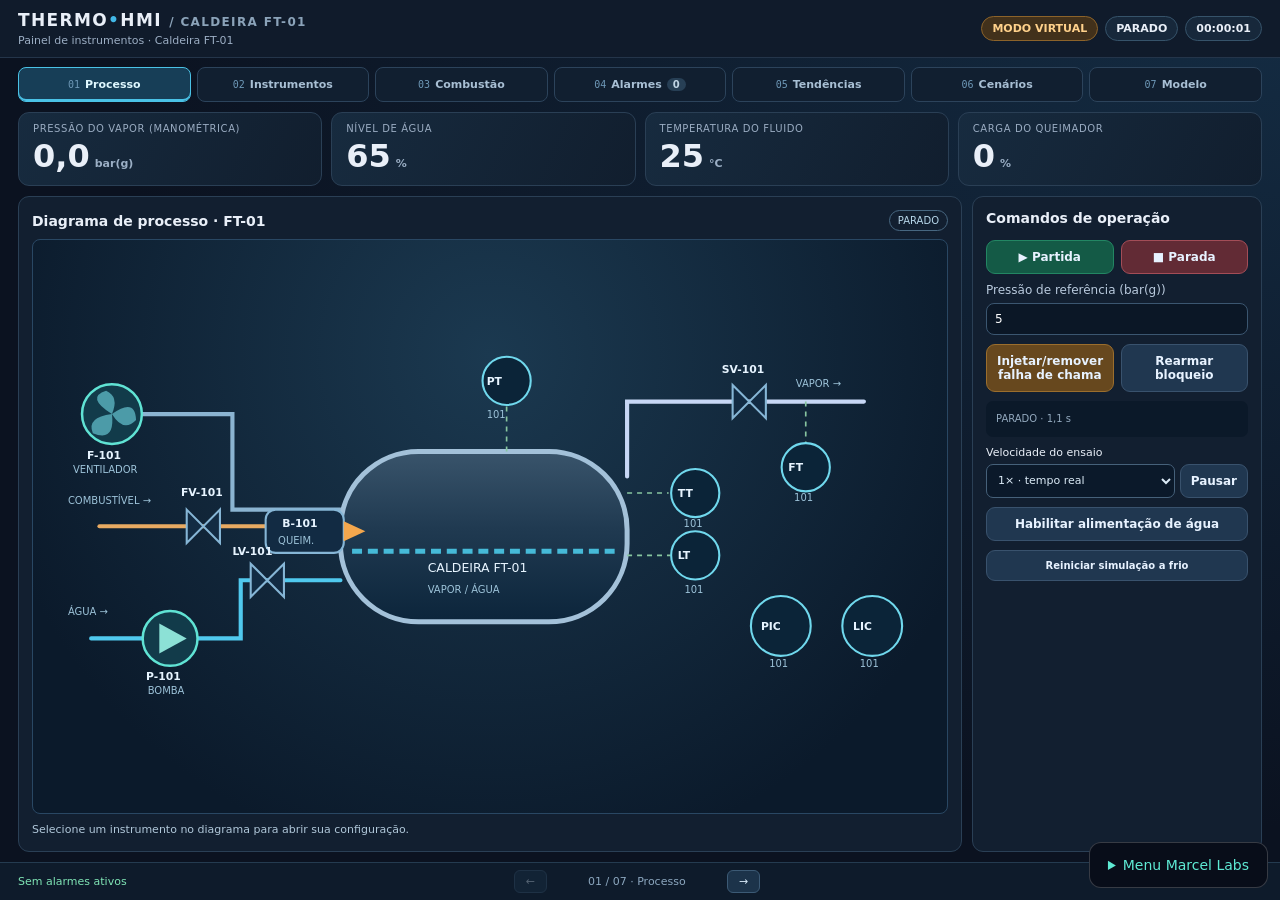
==== commit be789eb8: "Add files via upload" ====
--- a/caldeira/index.html
+++ b/caldeira/index.html
@@ -20,18 +20,48 @@
 .footer{font-size:12px;color:#879bb0;line-height:1.6;padding-bottom:15px}@media(max-width:1000px){.metrics{grid-template-columns:repeat(2,minmax(0,1fr))}.layout{grid-template-columns:1fr}}@media(max-width:540px){main{padding:12px}.metrics{gap:9px}.card{padding:13px}.value{font-size:25px}.boiler{width:88%;height:135px}.flame{font-size:32px}.pipe{right:40px}}
 
 .pid-wrap{overflow:auto;border:1px solid #294763;border-radius:13px;background:radial-gradient(ellipse at 50% 20%,#1b3950,#0b1a2b 80%)}.pid{display:block;width:100%;min-width:740px;height:auto}.pid .line{stroke:#8bb4d1;stroke-width:5;fill:none;stroke-linecap:round}.pid .fuel{stroke:#e8aa62}.pid .water{stroke:#50c9ee}.pid .steam{stroke:#c7d7f5}.pid .signal{stroke:#87c5a0;stroke-width:2;stroke-dasharray:6 6;fill:none}.pid .device{fill:#122b43;stroke:#86b6d6;stroke-width:2.5}.pid .instrument{fill:#0b2438;stroke:#70d8ed;stroke-width:2.5}.pid .symbol{cursor:pointer;outline:none}.pid .symbol:hover .instrument,.pid .symbol:hover .device,.pid .symbol:focus .instrument,.pid .symbol:focus .device{stroke:#f6df8c;stroke-width:4}.pid text{fill:#e7f4ff;font:15px system-ui;pointer-events:none}.pid .tag{font-size:13px;font-weight:800}.pid .small{font-size:12px;fill:#9dc3d9}.pid .motor{fill:#123b4a;stroke:#60e3d4;stroke-width:3}.pid .alarmglow{stroke:#ff727b!important;filter:drop-shadow(0 0 7px #f44)}.instrument-grid{display:grid;grid-template-columns:repeat(auto-fit,minmax(165px,1fr));gap:10px;margin-top:16px}.instrument-tile{border:1px solid #34516d;border-radius:11px;background:#10253a;padding:12px;text-align:left;color:#e5f5ff}.instrument-tile:hover{border-color:#7bcaf0;background:#17334c}.instrument-tile strong{display:block;font-size:14px}.instrument-tile small{display:block;color:#9db4c9;margin-top:6px}.config-grid{display:grid;grid-template-columns:repeat(2,minmax(0,1fr));gap:13px}.config-grid label{display:flex;flex-direction:column;gap:6px;font-size:12px;color:#aac2d8}.config-grid input,.config-grid select{background:#0b192a;border:1px solid #46617a;border-radius:9px;color:white;padding:10px;min-width:0;width:100%;font:inherit}.config-actions{display:flex;flex-wrap:wrap;gap:10px;margin-top:16px}.config-head{display:flex;align-items:center;justify-content:space-between;gap:10px;flex-wrap:wrap}.chip{border:1px solid #476781;border-radius:20px;padding:6px 11px;color:#b7d6e9;font-size:12px}.pid-info{font-size:13px;color:#b0c7d9;line-height:1.6;margin-top:10px}.alarm-table{width:100%;border-collapse:collapse;font-size:13px}.alarm-table th,.alarm-table td{text-align:left;padding:10px;border-bottom:1px solid #2c4055}.alarm-table th{color:#9fb5cc}.alarm-table input{width:85px;background:#0b192a;border:1px solid #48617a;color:white;border-radius:7px;padding:8px}.alarm-table input[type=checkbox]{width:18px;height:18px}.table-scroll{overflow-x:auto}.state-live{color:#6ee7ba}.state-off{color:#93a9bd}@media(max-width:650px){.config-grid{grid-template-columns:1fr}.instrument-grid{grid-template-columns:repeat(2,minmax(0,1fr))}}
-</style></head><body>
+
+/* Supervisório em uma única página: navegação entre telas internas. */
+html{height:100%;overflow:hidden}body{height:100vh;height:100dvh;display:grid;grid-template-rows:auto auto minmax(0,1fr) auto;overflow:hidden;background:radial-gradient(ellipse at top right,#142c43,transparent 65%),#0b1220;font-size:13px}
+[hidden]{display:none!important}header{padding:10px 18px;gap:10px}.brand{font-size:17px}.sub{font-size:11px}.status{gap:7px}.pill{font-size:11px;padding:5px 10px}
+.screen-nav{display:grid;grid-template-columns:repeat(5,minmax(0,1fr));gap:6px;padding:9px 18px 0}.screen-nav button{min-width:0;display:flex;justify-content:center;align-items:center;gap:8px;border:1px solid #2c435b;border-radius:8px;padding:10px 8px;background:#111f30;color:#a8bfd4;font-size:12px;font-weight:700}.screen-nav button:hover{background:#1d344b}.screen-nav button.active{background:#173e57;border-color:#4ac2e6;color:#dff8ff;box-shadow:inset 0 -2px #4ac2e6}.nav-index{font:11px ui-monospace,monospace;color:#6e98b7}.nav-badge{background:#273f55;color:#c0d5e5;font-size:10px;border-radius:10px;padding:1px 6px}.nav-badge.alert{background:#752f3d;color:#ffd9df}
+main{max-width:none;width:100%;margin:0;padding:10px 18px;min-height:0;display:grid;grid-template-rows:auto minmax(0,1fr);gap:10px;overflow:hidden}.metrics{grid-template-columns:repeat(4,minmax(0,1fr));gap:9px}.card{padding:13px;border-radius:11px;min-width:0;min-height:0;border-color:#2a3f55}.metrics .card{padding:10px 14px;background:linear-gradient(115deg,#172b3f,#111e2e)}.label{font-size:10px;letter-spacing:.06em}.value{font-size:clamp(21px,2.5vw,32px);margin-top:3px}.unit{font-size:11px}.screens{min-height:0;position:relative}.screen{height:100%;min-height:0;display:grid;gap:10px}.screen>.card{overflow:auto;scrollbar-width:thin;scrollbar-color:#46627b transparent;overscroll-behavior:contain}.process-screen{grid-template-columns:minmax(0,1fr) minmax(250px,290px)}.sectiontitle{font-size:14px;margin:0 0 10px}.config-head{gap:5px}.config-head .sectiontitle{margin:0}.chip{font-size:10px;padding:4px 8px}.process-card{display:flex;flex-direction:column;gap:8px}.pid-wrap{flex:1;min-height:120px;overflow:hidden;display:flex;align-items:center;justify-content:center;border-radius:8px}.pid{width:100%;height:100%;min-width:0;min-height:0}.pid-info{font-size:11px;line-height:1.5;margin:0}.command-card .controls{gap:14px}.ctrlrow{gap:7px}.ctrlrow>.btn{flex:1;min-width:0}.btn{padding:9px 10px;font-size:12px}.field{font-size:12px;flex-wrap:wrap;gap:6px}.field input{width:100%;padding:8px}.help{font-size:11px;margin:0 0 9px}.command-card .help{padding:10px;background:#0b1929;border-radius:7px}.command-card .sectiontitle{margin-bottom:14px}
+.instruments-screen{grid-template-columns:minmax(0,1.2fr) minmax(280px,1fr)}.instrument-grid{grid-template-columns:repeat(3,minmax(0,1fr));gap:7px;margin-top:9px}.instrument-tile{padding:10px;border-radius:8px}.instrument-tile strong{font-size:11px;line-height:1.4}.instrument-tile small{font-size:11px;margin-top:4px}.instrument-tile[aria-pressed="true"]{border-color:#59c7f2;background:#173a50}.config-grid{gap:10px;margin-top:12px}.config-grid label{font-size:11px}.config-grid input{padding:8px}.config-actions{gap:7px;margin-top:12px}#configDescription{margin-top:8px}#configMessage,#alarmMessage{margin-top:8px}.alarms-screen{grid-template-columns:minmax(0,1fr) minmax(0,1fr)}.alarm-table{font-size:12px}.alarm-table th,.alarm-table td{padding:9px 7px}.alarm-table input{width:85px;padding:7px}.event-card{display:flex;flex-direction:column}.event-card .alarms{flex:1;max-height:none;min-height:0;overflow:auto;align-content:start}.alarmitem{font-size:12px;padding:9px}.alarmitem small{font-size:10px}
+.trends-screen{grid-template-columns:minmax(0,1.6fr) minmax(260px,1fr)}.trend-card{display:flex;flex-direction:column}.chart{flex:1;min-height:100px;height:0}.visual-card{display:flex;flex-direction:column}.diagram{flex:1;min-height:180px}.boiler{height:135px;width:84%}.flame{top:45px;font-size:32px}.legend{font-size:10px;gap:9px;margin-top:10px}.model-screen{grid-template-columns:minmax(0,1fr)}.model-card{font-size:13px;line-height:1.65;color:#b8cbdd}.model-card p{max-width:1050px;margin:0 0 16px}.model-card a{color:#6accef}
+.screen-footer{display:flex;justify-content:space-between;align-items:center;gap:8px;padding:7px 18px;border-top:1px solid #243b50;background:#0e1b2b;font-size:11px;color:#8ca7bf;min-width:0}.footer-state{color:#7fe4b5;min-width:0}.footer-state.alert{color:#ff9ca6}.pager{display:flex;align-items:center;gap:10px;white-space:nowrap}.pager button{background:#1c334a;color:#d3e6f5;border:1px solid #3c5a75;border-radius:6px;padding:4px 11px}.pager button:disabled{opacity:.35;cursor:default}#screenPosition{min-width:160px;text-align:center;font-variant-numeric:tabular-nums}.footer-note{font-size:10px}
+@media(min-width:1600px){.instrument-grid{grid-template-columns:repeat(4,minmax(0,1fr))}.process-screen{grid-template-columns:minmax(0,1fr) 330px}}
+@media(max-height:650px){header{padding:7px 14px}.sub{display:none}.screen-nav{padding-top:6px}.screen-nav button{padding:7px}.metrics .card{padding:7px 10px}.value{font-size:24px}.card{padding:10px}.instrument-tile{padding:7px}.screen-footer{padding-top:5px;padding-bottom:5px}}
+@media(max-width:900px){.instrument-grid{grid-template-columns:repeat(2,minmax(0,1fr))}.instruments-screen{grid-template-columns:minmax(0,1fr) minmax(250px,1fr)}.trends-screen{grid-template-columns:minmax(0,1fr);grid-template-rows:minmax(0,1fr) minmax(0,.8fr)}.visual-card{display:flex}.process-screen{grid-template-columns:minmax(0,1fr) 250px}.footer-note{display:none}}
+@media(max-width:650px){header{padding:8px 10px}.brand{font-size:14px}.brand>span:last-child{font-size:10px!important}.status{gap:4px}.pill{font-size:9px;padding:4px 7px}.sub{display:none}#clock{display:none}.screen-nav{padding:6px 8px 0;gap:4px}.screen-nav button{padding:8px 2px;font-size:9px;gap:3px}.nav-index{display:none}.nav-badge{font-size:9px;padding:0 4px}main{padding:8px;gap:7px}.metrics{grid-template-columns:repeat(4,minmax(0,1fr));gap:4px}.metrics .card{padding:7px 5px}.label{font-size:8px;letter-spacing:0;min-height:20px}.value{font-size:20px}.unit{font-size:9px;margin-left:2px}.screen{gap:7px}.card{padding:10px}.process-screen{grid-template-columns:minmax(0,1fr);grid-template-rows:minmax(125px,1fr) auto}.process-card .pid-info{font-size:9px}.pid-wrap{min-height:90px}.command-card .sectiontitle{margin-bottom:7px}.command-card .controls{grid-template-columns:repeat(2,minmax(0,1fr));gap:7px}.command-card .help{grid-column:1/-1;margin:0;padding:6px}.command-card .field{font-size:10px}.command-card .field input{padding:6px}.command-card .btn{padding:8px 4px;font-size:10px}.command-card .controls>.ctrlrow:nth-of-type(3){grid-column:1/-1}.instruments-screen{grid-template-columns:minmax(0,1fr);grid-template-rows:minmax(105px,.8fr) minmax(160px,1.2fr)}.instrument-list .sectiontitle{margin-bottom:5px}.instrument-list .help{display:none}.instrument-grid{grid-template-columns:repeat(3,minmax(0,1fr));gap:5px;margin-top:0}.instrument-tile{padding:7px 5px}.instrument-tile strong{font-size:9px}.instrument-tile small{font-size:10px}.config-grid{grid-template-columns:repeat(2,minmax(0,1fr));gap:8px;margin-top:8px}.config-grid input{padding:7px}.config-actions .btn{font-size:10px}.alarms-screen{grid-template-columns:minmax(0,1fr);grid-template-rows:minmax(160px,1.1fr) minmax(100px,1fr)}.alarm-table{font-size:10px}.alarm-table input{width:65px;padding:5px}.alarm-table th,.alarm-table td{padding:5px}.alarm-table input[type=checkbox]{width:16px;height:16px}.alarms-screen .config-actions{margin-top:7px}.sectiontitle{font-size:12px}.screen-footer{padding:6px 8px;gap:4px;font-size:9px}.pager{gap:5px}.pager button{padding:5px 8px}#screenPosition{min-width:120px}.footer-state{max-width:110px}.model-card{font-size:12px}.trends-screen{grid-template-rows:minmax(0,1fr) minmax(0,.8fr)}}
+@media(max-width:360px){.brand>span:last-child{display:none}.status .pill{font-size:8px}.value{font-size:17px}.instrument-grid{grid-template-columns:repeat(2,minmax(0,1fr))}.nav-badge{display:none}}
+
+
+/* Combustão supervisionada e cenários — todas as telas permanecem no mesmo documento. */
+.screen-nav{grid-template-columns:repeat(7,minmax(0,1fr))}.screen-nav button{font-size:11px;gap:5px}.nav-index{font-size:10px}.command-card .controls{gap:9px}.sim-controls{display:grid;grid-template-columns:1fr auto;gap:5px;font-size:11px}.sim-controls label{grid-column:1/-1}.sim-controls select,.sensor-fault-fields select{background:#0b192a;color:#dcebf7;border:1px solid #46617a;border-radius:7px;padding:7px;min-width:0;width:100%;font:inherit}#operatorMessage:empty{display:none}.command-card .help{margin:0;font-size:10px}.command-card #stateText{overflow-wrap:anywhere}.command-card #reset{font-size:10px}.footer-state{border:0;background:none;font:inherit;text-align:left;cursor:pointer;padding:0}.combustion-screen{grid-template-columns:minmax(0,1.35fr) minmax(280px,1fr)}.combustion-stats{display:grid;grid-template-columns:repeat(3,minmax(0,1fr));gap:7px;margin:9px 0}.combustion-stat{padding:8px;background:#0c1b2b;border:1px solid #29435a;border-radius:8px;min-width:0}.combustion-stat small{display:block;font-size:10px;color:#9bb7cd}.combustion-stat strong{display:block;color:#82d9f4;font-size:16px;margin-top:4px;overflow-wrap:anywhere}.sequence-steps{display:flex;flex-wrap:wrap;gap:6px;margin:12px 0}.sequence-steps span{padding:6px 9px;background:#0c1b2b;border:1px solid #2d4960;border-radius:6px;font-size:10px;color:#8ba9be}.sequence-steps .current{color:#b3f0ff;border-color:#5ed5f5;background:#17465c}.proof-grid{display:grid;gap:7px;padding:10px;border:1px solid #29435a;border-radius:8px;margin-bottom:15px}.proof-grid strong{font-size:11px;color:#c1d6e8}.proof-grid small{font-size:10px;color:#93a9bd}.first-out{padding:10px;border-left:3px solid #f0a951;background:#322b26;font-size:12px;line-height:1.6}#sequenceState{color:#8bdcfa}#crossLimitStatus{margin-top:8px}.scenarios-screen{grid-template-columns:minmax(0,1.1fr) minmax(280px,1fr)}.fault-options{display:grid;grid-template-columns:repeat(2,minmax(0,1fr));gap:7px}.fault-option{display:flex;align-items:center;gap:7px;padding:9px;background:#0c1b2b;border:1px solid #30495e;border-radius:8px;font-size:11px}.fault-option input{width:17px;height:17px;flex:none;accent-color:#e89f54}.fault-option:has(input:checked){border-color:#e89f54;background:#3b2a20}.preset-grid{display:grid;grid-template-columns:1fr 1fr;gap:7px;margin-bottom:10px}.preset-grid .btn{font-size:11px;padding:10px}.sensor-fault-fields{display:grid;grid-template-columns:1fr 1fr;gap:7px;margin:8px 0}.sensor-fault-fields label{display:grid;gap:5px;font-size:11px}.scenarios-screen .help{line-height:1.6}#sensorFaultSummary{margin-top:9px}.alarm-table input{width:64px}.alarm-table th,.alarm-table td{padding:7px 5px}.event-card .alarms{flex:0 1 42%;min-height:60px}.history-title{margin-top:12px}.event-history{flex:1;min-height:80px;overflow:auto;border-top:1px solid #29435a;padding-top:6px;font:11px/1.6 ui-monospace,monospace}.history-event{padding:5px 7px;border-bottom:1px solid #25394b;overflow-wrap:anywhere}.history-event.trip,.history-event.alarm{color:#ffa3a9}.history-event.return{color:#8ee3bd}.history-event.injection{color:#ffd08a}.instrument-grid{grid-template-columns:repeat(3,minmax(0,1fr))}#configHint{margin-top:7px;font-size:10px;line-height:1.5}.config-grid select{padding:8px}#screenAlarmStatus{max-width:45%}.actuator-table{width:100%}.model-card h3{font-size:14px;color:#d8e8f5;margin:16px 0 6px}
+@media(max-width:1000px){.combustion-screen{grid-template-columns:minmax(0,1fr) minmax(250px,1fr)}.combustion-stats{grid-template-columns:repeat(2,minmax(0,1fr))}.fault-options{grid-template-columns:minmax(0,1fr)}}
+@media(max-width:650px){.screen-nav{grid-template-columns:repeat(4,minmax(0,1fr));gap:4px}.screen-nav button{font-size:10px;padding:6px 2px}.process-screen{grid-template-rows:minmax(110px,1fr) minmax(0,1fr)}.command-card .controls{grid-template-columns:repeat(2,minmax(0,1fr));gap:6px}.command-card #stateText,.command-card #operatorMessage{grid-column:1/-1}.command-card .sim-controls{font-size:9px}.sim-controls select{padding:4px}.command-card .btn{padding:6px 4px;font-size:9px}.command-card .sectiontitle{margin-bottom:5px}.command-card .help{padding:5px}.combustion-screen,.scenarios-screen{grid-template-columns:minmax(0,1fr);grid-template-rows:minmax(0,1fr) minmax(0,1fr)}.combustion-stats{grid-template-columns:repeat(3,minmax(0,1fr));gap:4px}.combustion-stat{padding:6px}.combustion-stat small{font-size:9px}.combustion-stat strong{font-size:12px}.fault-options{grid-template-columns:repeat(2,minmax(0,1fr));gap:5px}.fault-option{padding:6px;font-size:9px}.preset-grid .btn{font-size:9px;padding:8px 5px}.screen-footer{font-size:9px}.alarms-screen{grid-template-rows:minmax(0,1fr) minmax(0,1fr)}.alarms-screen .table-scroll{overflow:auto}.alarm-table{font-size:10px}.event-history{font-size:9px}.alarm-table input{width:55px}.alarm-table th,.alarm-table td{padding:4px}.event-card .alarms{min-height:45px}.instrument-grid{grid-template-columns:repeat(2,minmax(0,1fr))}.sensor-fault-fields{grid-template-columns:minmax(0,1fr)}.label{min-height:20px}#screenAlarmStatus{max-width:42%}}
+
+.comb-view-tabs{display:flex;gap:6px;margin-top:8px}.comb-view-tabs button{flex:1;padding:7px;border-radius:6px;border:1px solid #365772;background:#102438;color:#b9d7ed;font:inherit;font-size:11px}.comb-view-tabs button.active{background:#19435a;border-color:#60cde9;color:white}#combActuatorsView{margin-top:12px}#combActuatorsView .help{margin-top:8px}.combustion-stat{padding:6px}.combustion-stat strong{font-size:14px}.combustion-stats{gap:5px}.combustion-stat small{font-size:9px}
+</style><link rel="stylesheet" href="../assets/css/navigation.css">
+</head><body>
 <header><div><div class="brand">THERMO<span>•</span>HMI <span style="font-size:12px;color:#8ba3b9">/ CALDEIRA FT-01</span></div><div class="sub">Painel de instrumentos · Caldeira FT-01</div></div><div class="status"><span class="pill sim" title="Valores gerados pelo modelo, sem conexão com equipamento físico">MODO VIRTUAL</span><span class="pill" id="mode">PARADA</span><span class="pill" id="clock">--:--:--</span></div></header>
-<main>
-<section class="metrics" aria-label="Instrumentos da caldeira">
-<div class="card"><div class="label">Pressão do vapor</div><div class="value"><span id="pressure">0,0</span><span class="unit">bar</span></div></div>
+<nav class="screen-nav" aria-label="Telas do supervisório">
+<button type="button" data-screen="process" aria-controls="screen-process" aria-current="page" class="active"><span class="nav-index">01</span> Processo</button>
+<button type="button" data-screen="instruments" aria-controls="screen-instruments"><span class="nav-index">02</span> Instrumentos</button>
+<button type="button" data-screen="combustion" aria-controls="screen-combustion"><span class="nav-index">03</span> Combustão</button>
+<button type="button" data-screen="alarms" aria-controls="screen-alarms"><span class="nav-index">04</span> Alarmes <span id="alarmBadge" class="nav-badge">0</span></button>
+<button type="button" data-screen="trends" aria-controls="screen-trends"><span class="nav-index">05</span> Tendências</button>
+<button type="button" data-screen="scenarios" aria-controls="screen-scenarios"><span class="nav-index">06</span> Cenários</button>
+<button type="button" data-screen="model" aria-controls="screen-model"><span class="nav-index">07</span> Modelo</button>
+</nav>
+<main><section class="metrics" aria-label="Instrumentos da caldeira">
+<div class="card"><div class="label">Pressão do vapor (manométrica)</div><div class="value"><span id="pressure">0,0</span><span class="unit">bar(g)</span></div></div>
 <div class="card"><div class="label">Nível de água</div><div class="value"><span id="level">65</span><span class="unit">%</span></div></div>
-<div class="card"><div class="label">Temperatura do vapor</div><div class="value"><span id="temp">25</span><span class="unit">°C</span></div></div>
+<div class="card"><div class="label">Temperatura do fluido</div><div class="value"><span id="temp">25</span><span class="unit">°C</span></div></div>
 <div class="card"><div class="label">Carga do queimador</div><div class="value"><span id="burner">0</span><span class="unit">%</span></div></div>
-</section>
-
-<section class="card" aria-label="Diagrama de instrumentação e controle">
-<div class="config-head"><h2 class="sectiontitle">Diagrama de processo · FT-01</h2><span class="chip">P&ID interativo</span></div>
+</section><div class="screens">
+<section class="screen process-screen" id="screen-process" aria-label="Processo"><div class="card process-card" aria-label="Diagrama de instrumentação e controle">
+<div class="config-head"><h2 class="sectiontitle">Diagrama de processo · FT-01</h2><span class="chip" id="bmsSummary">PARADO</span></div>
 <div class="pid-wrap">
 <svg class="pid" viewBox="0 0 1100 490" role="group" aria-label="Diagrama da caldeira com queimador, ventilador, bomba, válvulas e transmissores">
 <defs><linearGradient id="shell" x2="0" y2="1"><stop stop-color="#39546b"/><stop offset=".45" stop-color="#203a51"/><stop offset="1" stop-color="#0c253b"/></linearGradient></defs>
@@ -52,142 +82,428 @@
 <g class="symbol" data-tag="LIC-101" tabindex="0" role="button" aria-label="Controlador de nível LIC-101"><circle class="instrument" cx="1010" cy="365" r="36"/><text x="987" y="370" class="tag">LIC</text><text x="995" y="414" class="small">101</text></g>
 <text x="42" y="218" class="small">COMBUSTÍVEL →</text><text x="42" y="352" class="small">ÁGUA →</text><text x="918" y="77" class="small">VAPOR →</text>
 </svg></div>
-<p class="pid-info">Selecione um símbolo ou instrumento para visualizar e ajustar seus parâmetros.</p>
-<div class="instrument-grid" id="instrumentTiles"></div>
+<p class="pid-info">Selecione um instrumento no diagrama para abrir sua configuração.</p>
+
+</div><div class="card command-card"><h2 class="sectiontitle">Comandos de operação</h2><div class="controls"><div class="ctrlrow"><button class="btn primary" id="start">▶ Partida</button><button class="btn danger" id="stop">■ Parada</button></div><div class="field"><label for="target">Pressão de referência (bar(g))</label><input id="target" type="number" min="1" max="8" step=".5" value="5"></div><div class="ctrlrow"><button class="btn warning" id="fault">Injetar/remover falha de chama</button><button class="btn" id="rearm">Rearmar bloqueio</button></div><div class="help" id="stateText" role="status">Sistema parado.</div><div class="sim-controls"><label for="simSpeed">Velocidade do ensaio</label><select id="simSpeed"><option value="1">1× · tempo real</option><option value="10">10×</option><option value="30">30×</option><option value="60">60×</option></select><button class="btn" id="pauseSimulation">Pausar</button></div><button class="btn" id="feedWater">Habilitar alimentação de água</button><button class="btn" id="reset">Reiniciar simulação a frio</button><p class="help" id="operatorMessage" role="status"></p></div></div>
 </section>
-<section class="layout">
+<section class="screen instruments-screen" id="screen-instruments" aria-label="Instrumentos" hidden><div class="card instrument-list"><h2 class="sectiontitle">Instrumentos e atuadores</h2><p class="help">Selecione para configurar. As leituras continuam atualizando em todas as telas.</p><div class="instrument-grid" id="instrumentTiles"></div></div>
 <div class="card" id="configPanel"><div class="config-head"><h2 class="sectiontitle" id="configTitle">Configuração de instrumentos</h2><span class="chip" id="configTag">PT-101</span></div>
 <p class="pid-info" id="configDescription"></p>
-<div class="config-grid" id="configFields"></div>
+<p class="help" id="configHint"></p><div class="config-grid" id="configFields"></div>
 <div class="config-actions"><button class="btn primary" id="saveInstrument">Aplicar ajustes</button><button class="btn" id="restoreInstrument">Restaurar instrumento</button></div><p class="pid-info" id="configMessage" role="status"></p>
 </div>
-<div class="card"><h2 class="sectiontitle">Alarmes configuráveis</h2><div class="table-scroll"><table class="alarm-table"><thead><tr><th>Variável</th><th>Baixo</th><th>Alto</th><th>Ativo</th></tr></thead><tbody id="alarmConfig"></tbody></table></div><div class="config-actions"><button class="btn primary" id="saveAlarms">Salvar alarmes</button><button class="btn" id="resetAlarms">Restaurar limites</button></div><p class="pid-info" id="alarmMessage" role="status"></p></div>
 </section>
-<section class="layout">
-<div class="card"><h2 class="sectiontitle">Visão geral do processo</h2><div class="diagram" role="img" aria-label="Representação esquemática simplificada de caldeira flamotubular com nível de água e queimador"><div class="blabel">FT-01 · GERADOR DE VAPOR</div><div class="boiler"><div class="pipe"></div><span class="flame" id="flame">◌</span><div class="boiler-info">ÁGUA / VAPOR</div></div></div><div class="legend"><span><i class="dot" id="flameDot"></i> Queimador</span><span><i class="dot off"></i> Queimador desligado</span><span><i class="dot alarm"></i> Alarme</span></div></div>
-<div class="card"><h2 class="sectiontitle">Comandos</h2><div class="controls"><div class="ctrlrow"><button class="btn primary" id="start">▶ Partida</button><button class="btn danger" id="stop">■ Parada</button></div><div class="field"><label for="target">Pressão de referência (bar)</label><input id="target" type="number" min="1" max="8" step=".5" value="5"></div><div class="ctrlrow"><button class="btn warning" id="fault">Falha de chama</button><button class="btn" id="reset">Reiniciar</button></div><div class="help" id="stateText" role="status">Sistema parado.</div></div></div>
+<section class="screen combustion-screen" id="screen-combustion" aria-label="Combustão e segurança" hidden><div class="card"><div class="config-head"><h2 class="sectiontitle">Combustão e balanços</h2><span class="chip" id="ratioStatus">Sem gás</span></div><p class="help" id="crossLimitStatus"></p><div class="comb-view-tabs" role="group" aria-label="Dados da combustão"><button type="button" id="combDataTab" aria-pressed="true" class="active">Balanços e mistura</button><button type="button" id="combActuatorsTab" aria-pressed="false">Atuadores e vazões</button></div><div id="combDataView"><div class="combustion-stats"><div class="combustion-stat"><small>Gás admitido</small><strong id="gasFlow">—</strong></div><div class="combustion-stat"><small>Ar de combustão</small><strong id="airFlow">—</strong></div><div class="combustion-stat"><small>Relação λ</small><strong id="lambda">—</strong></div><div class="combustion-stat"><small>O₂ seco estimado</small><strong id="oxygen">—</strong></div><div class="combustion-stat"><small>Eficiência útil estimada</small><strong id="efficiency">—</strong></div><div class="combustion-stat"><small>Calor útil</small><strong id="heatInput">—</strong></div><div class="combustion-stat"><small>Pressão do gás</small><strong id="gasPressure">—</strong></div><div class="combustion-stat"><small>Índice de combustão incompleta</small><strong id="incomplete">—</strong></div><div class="combustion-stat"><small>Gás não queimado no forno</small><strong id="gasInventory">—</strong></div><div class="combustion-stat"><small>Alimentação de água</small><strong id="waterFlow">—</strong></div><div class="combustion-stat"><small>Vapor de processo</small><strong id="steamFlow">—</strong></div><div class="combustion-stat"><small>Vapor pelo alívio</small><strong id="reliefFlow">—</strong></div><div class="combustion-stat"><small>Descarga de água</small><strong id="drainFlow">—</strong></div><div class="combustion-stat"><small>Nível independente</small><strong id="independentLevel">—</strong></div></div><p class="help">λ deriva das vazões mássicas, considerando combustível equivalente a metano. O₂ é uma estimativa de combustão completa em base seca; abaixo de λ = 1 não é calculado. O índice de combustão incompleta é qualitativo, não representa CO em ppm.</p></div><div id="combActuatorsView" hidden><h3 class="sectiontitle">Comando → posição real (%)</h3><p class="help">Posições reais incluem atraso e falhas. Vazões dependem também de pressão e contrapressão.</p><div class="table-scroll"><table class="alarm-table actuator-table"><thead><tr><th>Equipamento</th><th>Comando</th><th>Real</th></tr></thead><tbody><tr><td>Ventilador</td><td id="cmd-fan">—</td><td id="act-fan">—</td></tr><tr><td>FV-101 · gás</td><td id="cmd-fuel">—</td><td id="act-fuel">—</td></tr><tr><td>P-101 · bomba</td><td id="cmd-pump">—</td><td id="act-pump">—</td></tr><tr><td>LV-101 · água</td><td id="cmd-feed">—</td><td id="act-feed">—</td></tr><tr><td>SV-101 · vapor</td><td id="cmd-steam">—</td><td id="act-steam">—</td></tr><tr><td>BDV-101 · descarga</td><td id="cmd-drain">—</td><td id="act-drain">—</td></tr></tbody></table></div><p class="help">Gás, ar e água: valores em Balanços e mistura. Uma válvula de gás travada pode permanecer aberta, mas a válvula de segurança independente corta a admissão no bloqueio.</p></div></div><div class="card safety-card"><h2 class="sectiontitle">Gerenciamento do queimador</h2><strong id="sequenceState">PARADO</strong><p class="help" id="sequenceTime"></p><div class="sequence-steps"><span data-bms-state="OFF">Parado</span><span data-bms-state="CHECK">Permissivos</span><span data-bms-state="PREPURGE">Pré-purga</span><span data-bms-state="LIGHTOFF">Posição de ignição</span><span data-bms-state="IGNITION">Ignição</span><span data-bms-state="PROVE">Comprovação</span><span data-bms-state="RUN">Operação</span><span data-bms-state="POSTPURGE">Pós-purga</span><span data-bms-state="STANDBY">Espera</span><span data-bms-state="LOCKOUT">Bloqueio</span></div><div class="proof-grid"><strong id="safetyValve">FECHADA</strong><small>Válvula de segurança do gás</small><strong id="flameProof">SEM CHAMA</strong><strong id="airProof">AR NÃO COMPROVADO</strong></div><h3 class="sectiontitle">Primeira causa / último bloqueio</h3><p class="first-out" id="firstOut">Nenhum bloqueio.</p><p class="help" id="rearmConditions"></p><p class="help">Tempos reduzidos de treinamento: pré-purga 8 s, comprovação 2 s, pós-purga 6 s. São hipóteses didáticas, sem equivalência com um queimador certificado.</p></div></section>
+<section class="screen alarms-screen" id="screen-alarms" aria-label="Alarmes" hidden><div class="card"><h2 class="sectiontitle">Avisos configuráveis</h2><p class="help">Baixos de pressão, temperatura e vazão são habilitados após atingir 80% da referência; vazão baixa também requer pressão &gt; 1 bar e saída aberta. Proteções independentes não são desativadas aqui.</p><div class="table-scroll"><table class="alarm-table"><thead><tr><th>Variável</th><th>Baixo</th><th>Alto</th><th>Hist.</th><th>Atraso (s)</th><th>Ativo</th></tr></thead><tbody id="alarmConfig"></tbody></table></div><div class="config-actions"><button class="btn primary" id="saveAlarms">Salvar alarmes</button><button class="btn" id="resetAlarms">Restaurar limites</button></div><p class="pid-info" id="alarmMessage" role="status"></p></div>
+<div class="card event-card"><h2 class="sectiontitle">Eventos e alarmes</h2><div class="ctrlrow" style="margin-bottom:12px"><button class="btn" id="ack">Reconhecer eventos</button></div><div class="alarms" id="alarms" aria-live="polite"><div class="empty">Nenhum evento registrado.</div></div><h3 class="sectiontitle history-title">Histórico e retornos ao normal</h3><div id="eventHistory" class="event-history" aria-label="Histórico de eventos"></div></div></section>
+<section class="screen trends-screen" id="screen-trends" aria-label="Tendências" hidden><div class="card trend-card"><h2 class="sectiontitle">Tendência · pressão manométrica</h2><p class="help">Histórico das últimas 60 amostras · intervalo nominal de 1 segundo · bar(g)</p><canvas class="chart" id="trend" aria-label="Gráfico de tendência da pressão"></canvas></div>
+
+<div class="card visual-card"><h2 class="sectiontitle">Visão geral do processo</h2><div class="diagram" role="img" aria-label="Representação esquemática simplificada de caldeira flamotubular com nível de água e queimador"><div class="blabel">FT-01 · GERADOR DE VAPOR</div><div class="boiler"><div class="pipe"></div><span class="flame" id="flame">◌</span><div class="boiler-info">ÁGUA / VAPOR</div></div></div><div class="legend"><span><i class="dot" id="flameDot"></i> Queimador</span><span><i class="dot off"></i> Queimador desligado</span><span><i class="dot alarm"></i> Alarme</span></div></div>
 </section>
-<section class="layout"><div class="card"><h2 class="sectiontitle">Tendência · pressão</h2><canvas class="chart" id="trend" aria-label="Gráfico de tendência da pressão"></canvas></div>
-<div class="card"><h2 class="sectiontitle">Eventos e alarmes</h2><div class="ctrlrow" style="margin-bottom:12px"><button class="btn" id="ack">Reconhecer eventos</button></div><div class="alarms" id="alarms" aria-live="polite"><div class="empty">Nenhum evento registrado.</div></div></div></section>
-</main>
+<section class="screen scenarios-screen" id="screen-scenarios" aria-label="Cenários e falhas" hidden><div class="card"><h2 class="sectiontitle">Falhas de equipamentos</h2><p class="help">As falhas alteram o equipamento real do modelo. Válvulas travam na posição atual. Remover a falha não rearma o bloqueio nem muda o estado térmico.</p><div id="faultOptions" class="fault-options"></div><div class="config-actions"><button class="btn" id="clearFaults">Remover falhas injetadas</button></div></div><div class="card"><h2 class="sectiontitle">Ensaios guiados</h2><div class="preset-grid"><button class="btn warning" data-preset="rich">Gás 100% / ar 30%</button><button class="btn warning" data-preset="pressure">Vapor fechado / carga 100%</button><button class="btn warning" data-preset="noFeed">Bomba sem vazão + descarga 30%</button><button class="btn primary" data-preset="normal">Restaurar controles automáticos</button></div><p class="help">Mistura rica: após a ignição, comanda gás e ar em manual; deve provocar aviso e bloqueio. Sobrepressão: saída fechada com carga manual; deve atuar o pressostato independente antes do alívio. Falta de água: bomba falha com descarga para observar dois estágios de proteção.</p><p id="scenarioMessage" class="help" role="status"></p><h3 class="sectiontitle">Falhas de instrumentação</h3><div class="sensor-fault-fields"><label>Transmissor<select id="faultSensor"><option>PT-101</option><option>LT-101</option><option>TT-101</option><option>FT-101</option></select></label><label>Condição<select id="sensorFaultType"><option value="frozen">Congelar leitura atual</option><option value="lost">Perder sinal</option><option value="healthy">Restabelecer sinal</option></select></label></div><button class="btn" id="applySensorFault">Aplicar ao sensor</button><p class="help" id="sensorFaultSummary"></p><p class="help">Sinal congelado permanece plausível até divergir da referência independente. Perda de PT/LT provoca bloqueio; perda de TT/FT gera aviso de qualidade.</p></div></section>
+<section class="screen model-screen" id="screen-model" aria-label="Modelo matemático" hidden><article class="card model-card"><h2 class="sectiontitle">Modelo, proteções e limites do ensaio</h2>
+<p>Simulador didático, sem conexão com CLP. Percentuais representam comandos ou posições; vazões são calculadas separadamente. O modo Automático coordena ar/gás com limitação cruzada: ar precede aumento de gás e gás precede redução de ar. O modo Manual força a referência do atuador, mantendo todas as proteções ativas.</p>
+<h3>Combustão</h3><p>Combustível equivalente a metano: vazão nominal 0,16 kg/s, PCI 50.000 kJ/kg, relação estequiométrica de ar 17,2 kg/kg e alvo λ = 1,20. Vazão de gás = 0,16 × (posição/100)<sup>1,5</sup> × √(pressão de gás/0,1). Vazão de ar = 0,16 × 17,2 × 1,2 × velocidade/100. Curvas são hipotéticas. λ = ar / (gás × 17,2); eficiência útil nominal 86%, reduzida por excesso de ar. A fração de gás queimado é limitada pelo ar. O índice qualitativo de incompletude não substitui um modelo de CO. Inventário de gás não queimado é ventilado por um forno idealizado de 8 m³.</p>
+<h3>Sequência de queimador</h3><p>Parado → permissivos → pré-purga (8 s de ar comprovado) → posição de ignição → tentativa de ignição (máximo 3 s) → comprovação (2 s) → operação. Parada ou bloqueio fecha a válvula de segurança do gás e solicita pós-purga de 6 s. Falha de ventilador pode impedir purga efetiva; a indicação de ar permanece disponível. Reinício exige nova sequência. São tempos reduzidos de treinamento, não prescrições normativas.</p>
+<h3>Proteções independentes e coordenação</h3><p>Aviso de pressão alta: 8 bar(g), ajustável na tela de alarmes; bloqueio pelo pressostato independente: 8,5 bar(g), rearme abaixo de 8; alívio abre em 9 e fecha em 8,7. Primeiro nível baixo em 30% corta combustão, com recuperação em 35%; segundo nível baixo em 20% bloqueia e exige rearme. Alimentação é inibida em 95%. Pressão de gás admitida: 0,05–0,16 bar(g). Perda de ar por 0,6 s, perda de chama por 0,7 s, ou mistura rica λ &lt; 0,90 por 0,5 s em operação provocam bloqueio. Perda de PT/LT por 1 s também bloqueia. Corte por temperatura a 200 °C é uma proteção redundante no modelo saturado. Todos esses limites são hipóteses de treinamento.</p>
+<h3>Dinâmica e hidráulica</h3><p>Ventilador, bomba e válvulas possuem atraso de primeira ordem e limite de velocidade. Bomba: altura disponível = altura nominal × (velocidade/100)²; vazão depende da diferença para a contrapressão da caldeira e de uma perda fixa de 0,3 bar. Válvula de retenção impede vazão reversa. Vapor de processo = 2 × abertura/100 × √(pressão manométrica/5) kg/s. Descarga de água = 1,2 × abertura/100 × √(pressão + 1) kg/s. Curvas aproximadas, sem representar um equipamento comercial.</p>
+<h3>Balanços térmicos</h3><p>Recipiente de 3 m³; água com densidade constante 1.000 kg/m³ e calor específico 4,18 kJ/(kg·K); capacidade térmica do metal 1.000 kJ/K; alimentação/ambiente a 25 °C; perdas de 2 kW/K. dm/dt = alimentação − vapor − alívio − descarga. dU/dt = calor útil − perdas + alimentação × h de entrada − vapor/alívio × h do vapor − descarga × h da água. Há inventário de vapor e sua energia. Vapor usa gás ideal; calor latente aproximado por 2.501 − 2,36 × T em kJ/kg. A pressão de saturação usa a região 4 da <a href="https://iapws.org/technical-guidance/release/IF97-Rev" target="_blank" rel="noopener">IAPWS-IF97</a>. Pressão manométrica = absoluta − 1,01325 bar. Na partida fria admite-se purga de ar e quebra-vácuo ideais. Não modela expansão da água, superaquecimento ou cinética química detalhada.</p>
+<h3>Instrumentação, alarmes e recuperação</h3><p>Offsets/faixas afetam indicação e controle; pressostato de alta e chaves de nível independentes usam o estado físico. Sinal perdido aparece como “—”; leitura congelada mantém a amostra e pode gerar divergência temporizada. Avisos configuráveis têm atraso, histerese e retorno ao normal. Alarmes de baixo são condicionados ao estado operacional; desvio persistente e saturação do PIC são avaliados após 600 s acima da ebulição. Primeiro bloqueio registra a causa original. Reconhecer marca ciência; rearmar exige remover a causa e satisfazer permissivos, preservando temperatura, água e eventos; a alimentação pode ser habilitada separadamente para recuperar o nível após remover uma falha da bomba; reiniciar simulação restaura o estado frio e remove falhas injetadas, preservando configurações e histórico.</p>
+<h3>Uso do ensaio</h3><p>Use as telas Combustão e Cenários para observar comando, posição, vazões e primeira causa. O seletor 1×/10×/30×/60× acelera o mesmo tempo físico usado pelos balanços e temporizadores; a integração usa subpassos de até 0,05 s. Trocar de tela não pausa. Suspensão prolongada da página pausa o tempo. As curvas de tendência guardam 60 amostras, de 1 s simulado cada.</p>
+<p>Referências conceituais: <a href="https://www.energy.gov/sites/prod/files/2014/05/f16/steam4_boiler_efficiency.pdf" target="_blank" rel="noopener">DOE — eficiência e excesso de ar</a>; <a href="https://prod-edam.honeywell.com/content/dam/honeywell-edam/hbt/en-us/documents/literature-and-specs/datasheets/65-0200.pdf" target="_blank" rel="noopener">Honeywell 7800 — sequência e supervisão</a>; <a href="https://www.spiraxsarco.com/learn-about-steam/the-boiler-house/methods-of-detecting-water-level-in-steam-boilers?sc_lang=en-GB" target="_blank" rel="noopener">Spirax Sarco — controle e proteção de nível</a>. Essas fontes não validam os números didáticos adotados aqui.</p></article></section>
+</div></main>
+<footer class="screen-footer"><button type="button" class="footer-state" id="screenAlarmStatus" aria-label="Abrir alarmes">Sem alarmes ativos</button><div class="pager"><button type="button" id="previousScreen" aria-label="Tela anterior">←</button><span id="screenPosition">01 / 07 · Processo</span><button type="button" id="nextScreen" aria-label="Próxima tela">→</button></div><span class="footer-note">FT-01 · Simulação local</span></footer>
 <script>
-/* Painel virtual: as leituras e os comandos são gerados localmente; não existe conexão com CLP ou caldeira física. */
+/* Motor didático concentrado. Unidades: kg, s, kJ, kW, bar(g); não controla hardware. */
+function createBoilerSimulator(){
+ const clamp=(v,a,b)=>Math.max(a,Math.min(b,v));
+ const PHYS={volume:3,rho:1000,cp:4.18,metalCapacity:1000,ambient:25,feedTemp:25,maxHeat:6880,loss:2,atm:1.01325,R:.4615,fuelNominal:.16,lhv:50000,airFuel:17.2,lambdaTarget:1.2};
+ const SAFETY={prepurge:8,postpurge:6,ignitionTrial:3,flameProve:2,airTimeout:4,positionTimeout:12,flameLoss:.7,richDelay:.5,pressureTrip:8.5,pressureReset:8,reliefOpen:9,reliefClose:8.7,lowLevel1:30,lowLevel2:20,levelReset:35};
+ const defs={
+  'PT-101':{name:'Transmissor de pressão',unit:'bar(g)',pv:'pressure',fields:{rangeMin:0,rangeMax:10,offset:0}},
+  'LT-101':{name:'Transmissor de nível',unit:'%',pv:'level',fields:{rangeMin:0,rangeMax:100,offset:0}},
+  'TT-101':{name:'Transmissor de temperatura',unit:'°C',pv:'temp',fields:{rangeMin:0,rangeMax:250,offset:0}},
+  'FT-101':{name:'Transmissor de vapor',unit:'t/h',pv:'flow',fields:{rangeMin:0,rangeMax:15,offset:0}},
+  'PIC-101':{name:'Controlador de pressão',unit:'bar(g)',pv:'pressure',fields:{setpoint:5,kp:18,ki:.04,mode:1,manualOutput:0}},
+  'LIC-101':{name:'Controlador de nível',unit:'%',pv:'level',fields:{setpoint:65,kp:3,ki:.03,mode:1,manualOutput:0}},
+  'B-101':{name:'Queimador',unit:'%',pv:'burner',fields:{minLoad:15,maxLoad:100,enabled:1}},
+  'F-101':{name:'Ventilador de combustão',unit:'%',pv:'fan',fields:{mode:1,speed:75,enabled:1}},
+  'P-101':{name:'Bomba de alimentação',unit:'%',pv:'pump',fields:{speed:85,head:14,enabled:1}},
+  'FV-101':{name:'Válvula de combustível',unit:'%',pv:'fuelValve',fields:{mode:1,opening:70,gasPressure:.1,enabled:1}},
+  'LV-101':{name:'Válvula de alimentação',unit:'%',pv:'feedValve',fields:{mode:1,opening:55,enabled:1}},
+  'SV-101':{name:'Válvula de vapor',unit:'%',pv:'steamValve',fields:{opening:80,enabled:1}},
+  'BDV-101':{name:'Válvula de descarga de água',unit:'%',pv:'drainValve',fields:{opening:0,enabled:1}}
+ };
+ const alarmDefaults={pressure:{name:'Pressão (bar(g))',low:.5,high:8,enabled:true,hysteresis:.15,delay:3},level:{name:'Nível (%)',low:45,high:85,enabled:true,hysteresis:2,delay:2},temp:{name:'Fluido (°C)',low:90,high:175,enabled:true,hysteresis:2,delay:3},flow:{name:'Vapor (t/h)',low:.2,high:7,enabled:true,hysteresis:.1,delay:3}};
+ const clone=x=>JSON.parse(JSON.stringify(x));
+ const configs=Object.fromEntries(Object.entries(defs).map(([k,v])=>[k,clone(v.fields)]));
+ const alarmSettings=clone(alarmDefaults),sensorTags={pressure:'PT-101',level:'LT-101',temp:'TT-101',flow:'FT-101'};
+ const faultNames={fanFailure:'Falha do ventilador',gasLoss:'Perda da alimentação de gás',gasHighPressure:'Pressão de gás alta',ignitionFailure:'Falha de ignição',flameFailure:'Perda de chama',fuelValveStuck:'FV-101 travada',feedValveStuck:'LV-101 travada',steamValveStuck:'SV-101 travada',pumpFailure:'Bomba sem vazão',pumpLowHead:'Bomba com altura insuficiente',reliefStuck:'Válvula de alívio travada fechada',airSwitchFailure:'Pressostato de ar sem confirmação',falseFlame:'Sinal indevido de chama',pressureSwitchFailure:'Pressostato independente de alta pressão inoperante'};
+ const faults=Object.fromEntries(Object.keys(faultNames).map(k=>[k,false])),sensorFaults={},heldSensors={},stuckPositions={};
+ const alarmMap=new Map(),events=[],timers={};
+ function saturationBar(t){const T=t+273.15,q=T-.23855557567849/(T-650.17534844798),A=q*q+1167.0521452767*q-724213.16703206,B=-17.073846940092*q*q+12020.824702470*q-3232555.0322333,C=14.915108613530*q*q-4823.2657361591*q+405113.40542057;return 10*(2*C/(-B+Math.sqrt(B*B-4*A*C)))**4}
+ function boilingTemperature(abs){let lo=0,hi=220;for(let j=0;j<48;j++){const t=(lo+hi)/2;if(saturationBar(t)<abs)lo=t;else hi=t}return (lo+hi)/2}
+ const boiling=boilingTemperature(PHYS.atm);
+ function phaseAt(t,mass){const abs=saturationBar(t),density=abs*100/(PHYS.R*(t+273.15)),vapor=density*(PHYS.volume-mass/PHYS.rho)/(1-density/PHYS.rho),liquid=mass-vapor,ul=PHYS.cp*(t-25),hg=ul+2501-2.36*t,ug=hg-PHYS.R*(t+273.15);return {temp:t,p:Math.max(0,abs-PHYS.atm),mass,liquid,vapor,hg,hl:ul,energy:liquid*ul+vapor*ug+PHYS.metalCapacity*(t-25)}}
+ function equilibrium(mass,energy){
+  if(!Number.isFinite(mass)||!Number.isFinite(energy)||mass<=0||mass>=2999)throw new Error('Estado fora do domínio de massa do modelo.');
+  const cap=mass*PHYS.cp+PHYS.metalCapacity,cold=cap*(boiling-25),sat=phaseAt(boiling,mass);
+  if(energy<=cold)return {mass,energy,temp:25+energy/cap,p:0,liquid:mass,vapor:0,hg:0,hl:PHYS.cp*energy/cap};
+  if(energy<sat.energy){const vapor=sat.vapor*(energy-cold)/(sat.energy-cold);return {...sat,energy,p:0,vapor,liquid:mass-vapor}}
+  let lo=boiling,hi=220;if(energy>phaseAt(hi,mass).energy)throw new Error('Energia fora do domínio térmico.');
+  for(let j=0;j<40;j++){const t=(lo+hi)/2;if(phaseAt(t,mass).energy<energy)lo=t;else hi=t}return {...phaseAt((lo+hi)/2,mass),energy};
+ }
+ let plant=equilibrium(1950,0);
+ const s={time:0,requested:false,feedEnabled:false,state:'OFF',stateTime:0,fault:false,firstOut:null,lastTrip:null,integralP:0,integralL:0,demand:0,burner:0,steamFlow:0,feedFlow:0,reliefFlow:0,drainFlow:0,reliefOpen:false,airFlow:0,fuelFlow:0,gasPressure:.1,lambda:null,o2:null,incompleteIndex:0,efficiency:0,heat:0,actualFlame:false,flameSignal:false,ssvOpen:false,gasInventory:0,crossLimited:false,lowLevel1:false,operatingTime:0,warmTime:0,processReady:false,clockRate:1,commands:{fan:0,fuel:0,pump:0,feed:0,steam:80,drain:0},actual:{fan:0,fuel:0,pump:0,feed:0,steam:80,drain:0},balance:{massResidual:0,energyResidual:0}};
+ const stateLabels={OFF:'PARADO',CHECK:'PERMISSIVOS',PREPURGE:'PRÉ-PURGA',LIGHTOFF:'POSIÇÃO DE IGNIÇÃO',IGNITION:'IGNIÇÃO',PROVE:'COMPROVAÇÃO DE CHAMA',RUN:'EM OPERAÇÃO',STANDBY:'ESPERA DE DEMANDA',POSTPURGE:'PÓS-PURGA',LOCKOUT:'BLOQUEADO'};
+ const level=()=>plant.liquid/30;
+ function event(message,type='info',id=''){events.unshift({time:s.time,message,type,id,ack:false});if(events.length>200)events.pop()}
+ function alarm(id,condition,dt,opts={}){
+  let a=alarmMap.get(id);if(!a){a={id,name:opts.name||id,priority:opts.priority||'aviso',active:false,ack:true,on:0,off:0,first:0,last:0,returned:null};alarmMap.set(id,a)}
+  a.name=opts.name||a.name;a.priority=opts.priority||a.priority;
+  if(condition){a.off=0;a.on+=dt;if(!a.active&&a.on+1e-9>=(opts.delay??0)){a.active=true;a.ack=false;a.first=s.time;a.last=s.time;a.returned=null;event(a.name,'alarm',id)}}
+  else{a.on=0;a.off+=dt;if(a.active&&a.off+1e-9>=(opts.clearDelay??.5)){a.active=false;a.returned=s.time;event(a.name+' — retorno ao normal','return',id)}}
+  return a.active;
+ }
+ function sustained(id,condition,dt,delay){timers[id]=condition?(timers[id]||0)+dt:0;return timers[id]+1e-9>=delay}
+ function transition(state){if(s.state===state)return;s.state=state;s.stateTime=0;if(state==='PREPURGE')timers.purge=0;if(state==='RUN'){timers.airLost=0;timers.flameLost=0;timers.rich=0}event('Sequência: '+stateLabels[state],'sequence')}
+ function trip(reason,id){
+  if(s.fault)return;
+  s.fault=true;s.requested=false;s.firstOut={reason,id,time:s.time};s.lastTrip={...s.firstOut};s.ssvOpen=false;s.actualFlame=false;s.flameSignal=false;s.burner=0;s.heat=0;
+  alarm('trip',true,0,{name:'Bloqueio: '+reason,priority:'trip'});event('PRIMEIRA CAUSA: '+reason,'trip',id);transition('POSTPURGE');
+ }
+ function sensorQuality(tag){return sensorFaults[tag]==='lost'?'SEM SINAL':sensorFaults[tag]==='frozen'?'RETIDO (ENSAIO)':'VÁLIDO'}
+ function physicalPV(key){return {pressure:plant.p,level:level(),temp:plant.temp,flow:s.steamFlow*3.6,burner:s.burner,fan:s.actual.fan,pump:s.actual.pump,fuelValve:s.actual.fuel,feedValve:s.actual.feed,steamValve:s.actual.steam,drainValve:s.actual.drain}[key]??0}
+ function getPV(key){const tag=sensorTags[key];if(!tag)return physicalPV(key);if(sensorFaults[tag]==='lost')return NaN;if(sensorFaults[tag]==='frozen')return heldSensors[tag];const c=configs[tag];return clamp(physicalPV(key)+c.offset,c.rangeMin,c.rangeMax)}
+ function piOutput(c,error,integral,bias,limit,dt,available=true){if(!available||!Number.isFinite(error))return {output:0,integral};if(c.mode===0)return {output:Math.min(c.manualOutput,limit),integral};const candidate=clamp(integral+c.ki*error*dt,-100,100),raw=bias+c.kp*error+candidate;if((raw>=0&&raw<=limit)||(raw>limit&&error<0)||(raw<0&&error>0))integral=candidate;return {output:clamp(bias+c.kp*error+integral,0,limit),integral}}
+ function start(){if(s.fault){event('Partida recusada: rearme o bloqueio após remover a causa.','warning');return false}if(s.requested)return true;s.requested=true;s.feedEnabled=true;s.operatingTime=0;s.warmTime=0;s.processReady=false;event('Solicitação de partida');if(s.state==='OFF')transition('CHECK');return true}
+ function stop(){s.requested=false;s.feedEnabled=false;s.ssvOpen=false;event('Parada solicitada');if(s.state!=='OFF'&&s.state!=='LOCKOUT')transition('POSTPURGE')}
+ function rearmBlockers(){const reasons=[];if(s.state!=='LOCKOUT')reasons.push('aguarde concluir a pós-purga');if(Object.values(faults).some(Boolean)||Object.values(sensorFaults).some(x=>x!=='healthy'))reasons.push('remova as falhas injetadas');if(level()<SAFETY.levelReset)reasons.push('recupere nível para pelo menos 35%');if(plant.p>=SAFETY.pressureReset)reasons.push('aguarde pressão abaixo de 8 bar(g)');if(s.actual.fuel>2)reasons.push('aguarde fechamento da válvula de gás');if(configs['FV-101'].gasPressure<.05||configs['FV-101'].gasPressure>.16)reasons.push('corrija a pressão de gás');if(configs['F-101'].mode===0&&configs['FV-101'].mode===0&&configs['FV-101'].opening>0){const q=PHYS.fuelNominal*(configs['FV-101'].opening/100)**1.5*Math.sqrt(Math.max(0,configs['FV-101'].gasPressure)/.1),air=PHYS.fuelNominal*PHYS.airFuel*1.2*configs['F-101'].speed/100,ratio=air/(q*PHYS.airFuel);if(ratio<.9||ratio>4)reasons.push('corrija a relação ar/gás dos comandos manuais')}if(!configs['F-101'].enabled||!configs['FV-101'].enabled||!configs['B-101'].enabled)reasons.push('habilite os equipamentos de combustão');return reasons}
+ function rearm(){if(!s.fault){event('Não há bloqueio para rearmar.');return true}const reasons=rearmBlockers();if(reasons.length){event('Rearme recusado: '+reasons.join('; '),'warning');return false}s.fault=false;s.firstOut=null;s.requested=false;s.integralP=0;for(const key of Object.keys(timers))delete timers[key];alarm('trip',false,1,{clearDelay:0});transition('OFF');event('Bloqueio rearmado; estado físico e histórico preservados.');return true}
+ function setFeedEnabled(value){s.feedEnabled=!!value;event('Alimentação de água '+(s.feedEnabled?'habilitada':'interrompida')+' pelo operador.')}
+ function acknowledge(){for(const a of alarmMap.values())a.ack=true;for(const e of events)e.ack=true;event('Alarmes e eventos reconhecidos.');events[0].ack=true}
+ function setFault(key,value){if(!(key in faults))throw new Error('Falha desconhecida');value=!!value;if(faults[key]===value)return;if(value&&key.endsWith('ValveStuck')){const pos={fuelValveStuck:'fuel',feedValveStuck:'feed',steamValveStuck:'steam'}[key];stuckPositions[key]=s.actual[pos]}faults[key]=value;event((value?'Falha inserida: ':'Falha removida: ')+faultNames[key],value?'injection':'return',key)}
+ function setSensorFault(tag,type){if(!Object.values(sensorTags).includes(tag)||!['healthy','frozen','lost'].includes(type))throw new Error('Falha de sensor inválida');if(type==='frozen')heldSensors[tag]=getPV(defs[tag].pv);if(!Number.isFinite(heldSensors[tag])){const c=configs[tag];heldSensors[tag]=clamp(physicalPV(defs[tag].pv)+c.offset,c.rangeMin,c.rangeMax)}sensorFaults[tag]=type;event(tag+': '+sensorQuality(tag),type==='healthy'?'return':'injection',tag)}
+ function clearFaults(){for(const key of Object.keys(faults))if(faults[key])setFault(key,false);for(const tag of Object.keys(sensorFaults))if(sensorFaults[tag]!=='healthy')setSensorFault(tag,'healthy')}
+ function actuator(name,command,dt,tau,rate){s.commands[name]=clamp(command,0,100);s.actual[name]+=clamp((s.commands[name]-s.actual[name])*(1-Math.exp(-dt/tau)),-rate*dt,rate*dt);s.actual[name]=clamp(s.actual[name],0,100)}
+ function gasPressure(){return faults.gasLoss?0:faults.gasHighPressure?.22:configs['FV-101'].gasPressure}
+ function gasAt(position){return PHYS.fuelNominal*(position/100)**1.5*Math.sqrt(Math.max(0,s.gasPressure)/.1)}
+ function airProven(){return s.airFlow>.12&&!faults.airSwitchFailure}
+ function resetController(tag){if(tag==='PIC-101')s.integralP=0;if(tag==='LIC-101')s.integralL=0}
+ function updateBMS(dt){
+  s.stateTime+=dt;
+  const active=['IGNITION','PROVE','RUN'].includes(s.state),b=configs['B-101'];
+  s.lowLevel1=level()<=SAFETY.lowLevel1||(s.lowLevel1&&level()<SAFETY.levelReset);
+  if((s.requested||active)&&!s.fault){
+   if(level()<=SAFETY.lowLevel2)trip('Nível muito baixo — segundo estágio','LLL');
+   else if(plant.p>=SAFETY.pressureTrip&&!faults.pressureSwitchFailure)trip('Pressão muito alta — pressostato independente','PSHH');
+   else if(plant.temp>=200)trip('Temperatura do fluido muito alta','TSHH');
+   else if(sustained('sensorCritical',['PT-101','LT-101'].some(t=>sensorFaults[t]==='lost'),dt,1))trip('Perda de sinal de transmissor crítico','SIGNAL');
+   else if(s.gasPressure<.05)trip('Pressão de gás baixa','GAS_LOW');
+   else if(s.gasPressure>.16)trip('Pressão de gás alta','GAS_HIGH');
+   else if(!b.enabled)trip('Queimador desabilitado durante solicitação','BURNER_OFF');
+   else if(!configs['FV-101'].enabled)trip('Válvula de gás indisponível','FUEL_OFF');
+   else if(!configs['F-101'].enabled&&s.state!=='CHECK')trip('Ventilador indisponível','FAN_OFF');
+  }
+  if(s.fault){if(s.state==='POSTPURGE'&&s.stateTime>=SAFETY.postpurge)transition('LOCKOUT');return}
+  if(!s.requested){if(!['OFF','POSTPURGE'].includes(s.state))transition('POSTPURGE');if(s.state==='POSTPURGE'&&s.stateTime>=SAFETY.postpurge)transition('OFF');return}
+  if(s.state==='CHECK'){
+   if(faults.falseFlame){trip('Chama detectada antes da ignição','FALSE_FLAME');return}
+   if(s.lowLevel1||(configs['PIC-101'].mode===0&&s.demand<.5)){transition('STANDBY');return}
+   if(!configs['F-101'].enabled){trip('Ventilador indisponível na partida','FAN_OFF');return}
+   transition('PREPURGE');
+  }else if(s.state==='PREPURGE'){
+   if(sustained('purgeNoAir',!airProven(),dt,SAFETY.airTimeout)){trip('Ar de combustão não comprovado na pré-purga','AIR_PURGE');return}
+   if(airProven())timers.purge=(timers.purge||0)+dt;else timers.purge=0;
+   if((timers.purge||0)>=SAFETY.prepurge){timers.purge=0;transition('LIGHTOFF')}
+  }else if(s.state==='LIGHTOFF'){
+   const expectedFan=configs['F-101'].mode===0?configs['F-101'].speed:b.minLoad;
+   if(s.stateTime>SAFETY.positionTimeout){trip('Posição de ignição não atingida','LIGHTOFF_POSITION');return}
+   if(airProven()&&Math.abs(s.actual.fan-expectedFan)<4&&s.actual.fuel<2){transition('IGNITION')}
+  }else if(s.state==='IGNITION'){
+   if(s.actualFlame)transition('PROVE');else if(s.stateTime>=SAFETY.ignitionTrial)trip('Tempo de ignição excedido — chama ausente','IGNITION');
+  }else if(s.state==='PROVE'){
+   if(!s.flameSignal)trip('Chama não comprovada','FLAME_PROVE');else if(s.stateTime>=SAFETY.flameProve)transition('RUN');
+  }else if(s.state==='RUN'){
+   if(sustained('airLost',!airProven(),dt,.6)){trip('Perda de ar de combustão','AIR_LOSS');return}
+   if(sustained('flameLost',!s.flameSignal,dt,SAFETY.flameLoss)){trip('Perda de chama em operação','FLAME_LOSS');return}
+   if(sustained('overfire',s.fuelFlow>PHYS.fuelNominal*1.1,dt,1)){trip('Vazão de gás acima da capacidade nominal','OVERFIRE');return}
+   if(sustained('rich',s.lambda!==null&&s.lambda<.9,dt,SAFETY.richDelay)){trip('Mistura rica — ar insuficiente para o gás admitido','RICH');return}
+   if(s.lowLevel1){event('Primeiro nível baixo — corte de combustão e espera de recuperação','safety');transition('POSTPURGE');return}
+   if(s.demand<.5){transition('POSTPURGE')}
+  }else if(s.state==='STANDBY'){
+   if(!s.lowLevel1&&s.demand>=b.minLoad){transition('CHECK')}
+  }else if(s.state==='POSTPURGE'&&s.stateTime>=SAFETY.postpurge)transition('STANDBY');
+ }
+ function evaluateAlarms(dt=0){
+  for(const [key,c] of Object.entries(alarmSettings)){
+   const value=getPV(key),valid=Number.isFinite(value);
+   const warm=s.processReady;
+   const lowAllowed=key==='level'||(s.requested&&warm&&(key!=='flow'||s.actual.steam>20&&plant.p>1));
+   for(const side of ['low','high']){
+    const id=key+':'+side,a=alarmMap.get(id),h=a?.active?c.hysteresis:0;
+    const condition=valid&&c.enabled&&(side==='low'?lowAllowed&&value<c.low+h:value>c.high-h);
+    alarm(id,condition,dt,{name:c.name+' — '+(side==='low'?'baixo':'alto'),delay:c.delay,clearDelay:1});
+   }
+  }
+  const on=s.state==='RUN',fuelRequired=['IGNITION','PROVE','RUN'].includes(s.state);
+  alarm('lowLevel1',s.lowLevel1,dt,{name:'Primeiro nível baixo — combustão inibida',priority:'proteção',delay:0});
+  alarm('richWarning',on&&s.lambda!==null&&s.lambda<1.05,dt,{name:'Relação ar/gás: deficiência de ar',delay:.3});
+  alarm('overfire',on&&s.fuelFlow>PHYS.fuelNominal*1.05,dt,{name:'Vazão de gás acima da capacidade nominal',delay:.5});
+  alarm('excessAir',on&&s.lambda!==null&&s.lambda>1.8,dt,{name:'Excesso de ar — perda de eficiência',delay:5});
+  alarm('crossLimit',on&&s.crossLimited,dt,{name:'Carga limitada pelo ar disponível',delay:5});
+  alarm('noFeed',s.feedEnabled&&s.commands.pump>20&&s.commands.feed>20&&s.feedFlow<.05,dt,{name:'Alimentação solicitada sem vazão de água',delay:5});
+  alarm('pumpHead',s.commands.pump>20&&s.actual.pump>20&&pumpHead()<=plant.p+.3,dt,{name:'Altura da bomba insuficiente para a contrapressão',delay:3});
+  alarm('pressureDeviation',on&&s.warmTime>600&&Math.abs(getPV('pressure')-configs['PIC-101'].setpoint)>1,dt,{name:'Pressão distante da referência após aquecimento',delay:30});
+  alarm('controllerSaturated',on&&s.demand>95&&configs['PIC-101'].setpoint-getPV('pressure')>.5&&s.warmTime>600,dt,{name:'PIC saturado sem recuperar pressão',delay:30});
+  alarm('relief',s.reliefOpen&&s.reliefFlow>0,dt,{name:'Válvula de alívio aberta',priority:'proteção',delay:0});
+  alarm('reliefFailed',s.reliefOpen&&faults.reliefStuck,dt,{name:'Alívio solicitado sem abertura',priority:'proteção',delay:1});
+  for(const [name,label] of [['fan','Ventilador'],['fuel','FV-101'],['feed','LV-101'],['steam','SV-101']])alarm('position:'+name,Math.abs(s.commands[name]-s.actual[name])>12,dt,{name:label+' — discrepância entre comando e posição',delay:5});
+  for(const [key,tag] of Object.entries(sensorTags)){
+   alarm('signal:'+tag,sensorFaults[tag]==='lost',dt,{name:tag+' — perda de sinal',delay:.5});
+   const tolerance={pressure:.6,level:8,temp:12,flow:2}[key];
+   alarm('disagreement:'+tag,sensorFaults[tag]==='frozen'&&Math.abs(physicalPV(key)-getPV(key))>tolerance,dt,{name:tag+' — divergência com referência independente do modelo',delay:10});
+  }
+ }
+ function pumpHead(){return (faults.pumpLowHead?2:configs['P-101'].head)*(s.actual.pump/100)**2}
+ function simulateStep(dt){
+  s.time+=dt;if(s.requested){s.operatingTime+=dt;if(plant.temp>=boiling)s.warmTime+=dt;if(plant.p>=configs['PIC-101'].setpoint*.8)s.processReady=true}s.gasPressure=gasPressure();
+  const pic=configs['PIC-101'],lic=configs['LIC-101'],b=configs['B-101'],fan=configs['F-101'],fuel=configs['FV-101'];
+  const pressurePI=piOutput(pic,pic.setpoint-getPV('pressure'),s.integralP,0,b.maxLoad,dt,s.requested&&!s.fault);s.integralP=pressurePI.integral;s.demand=pressurePI.output;
+  updateBMS(dt);
+  const active=['IGNITION','PROVE','RUN'].includes(s.state)&&!s.fault&&!s.lowLevel1;
+  let desiredFuel=0,desiredFan=0;s.crossLimited=false;
+  if(['PREPURGE','POSTPURGE'].includes(s.state))desiredFan=fan.mode===0?fan.speed:65;
+  else if(s.state==='LIGHTOFF'||s.state==='IGNITION'||s.state==='PROVE')desiredFan=fan.mode===0?fan.speed:b.minLoad;
+  else if(s.state==='RUN'){
+   const demand=Math.max(b.minLoad,s.demand),q=PHYS.fuelNominal*demand/100;
+   desiredFan=fan.mode===0?fan.speed:100*Math.max(q,s.fuelFlow)*PHYS.airFuel*PHYS.lambdaTarget/(PHYS.fuelNominal*PHYS.airFuel*1.2);
+  }
+  if(active){
+   const load=s.state==='RUN'?Math.max(b.minLoad,s.demand):b.minLoad;
+   let q=PHYS.fuelNominal*load/100;
+   if(fuel.mode===0)desiredFuel=s.state==='RUN'?fuel.opening:Math.min(fuel.opening,100*(b.minLoad/100)**(2/3));
+   else{
+    // Limitação cruzada explicitamente visível: ar sobe antes do gás; gás cai antes do ar.
+    const allowed=s.airFlow/(PHYS.airFuel*1.1);s.crossLimited=q>allowed+.002;q=Math.min(q,allowed);
+    const scale=PHYS.fuelNominal*Math.sqrt(Math.max(.001,s.gasPressure)/.1);desiredFuel=100*(Math.max(0,q)/scale)**(2/3);
+   }
+  }
+  const oldFan=s.actual.fan;actuator('fan',fan.enabled?desiredFan:0,dt,.7,45);if(faults.fanFailure)s.actual.fan=oldFan*Math.exp(-dt/.3);
+  actuator('fuel',fuel.enabled?desiredFuel:0,dt,.35,100);if(faults.fuelValveStuck)s.actual.fuel=stuckPositions.fuelValveStuck;
+  s.ssvOpen=active&&fuel.enabled&&b.enabled&&fan.enabled;
+  s.airFlow=PHYS.fuelNominal*PHYS.airFuel*1.2*(s.actual.fan/100);
+  s.fuelFlow=s.ssvOpen?gasAt(s.actual.fuel):0;
+  s.lambda=s.fuelFlow>1e-7?s.airFlow/(PHYS.airFuel*s.fuelFlow):null;
+  const igniting=s.state==='IGNITION'||s.state==='PROVE';
+  const stable=s.lambda!==null&&s.lambda>.5&&s.lambda<4&&s.fuelFlow>.004;
+  s.actualFlame=stable&&!faults.flameFailure&&((igniting&&!faults.ignitionFailure)||(s.state==='RUN'&&s.actualFlame));
+  s.flameSignal=s.actualFlame||faults.falseFlame;
+  s.o2=s.lambda!==null&&s.lambda>=1?100*(2*s.lambda-2)/(9.52*s.lambda-1):null;
+  s.incompleteIndex=s.lambda===null?0:clamp((1-s.lambda)*100,0,100);
+  const completeness=s.actualFlame?Math.min(1,s.lambda):0;
+  s.efficiency=s.actualFlame?clamp(.86-.08*Math.max(0,(s.lambda||1)-1.2),.4,.86):0;
+  s.heat=s.fuelFlow*PHYS.lhv*completeness*s.efficiency;s.burner=s.heat/PHYS.maxHeat*100;
+  const unburned=s.fuelFlow*(1-completeness);s.gasInventory=Math.max(0,(s.gasInventory+unburned*dt)*Math.exp(-s.airFlow/1.2/8*dt));
+  // A válvula de segurança fecha instantaneamente no bloqueio; a modulante mantém sua dinâmica/posição travada.
+  const steam=configs['SV-101'],drain=configs['BDV-101'];actuator('steam',steam.enabled?steam.opening:0,dt,1.2,40);if(faults.steamValveStuck)s.actual.steam=stuckPositions.steamValveStuck;
+  actuator('drain',drain.enabled?drain.opening:0,dt,.6,50);
+  s.steamFlow=2*s.actual.steam/100*Math.sqrt(Math.max(0,plant.p)/5);
+  if(plant.p>=SAFETY.reliefOpen)s.reliefOpen=true;else if(plant.p<=SAFETY.reliefClose)s.reliefOpen=false;
+  s.reliefFlow=s.reliefOpen&&!faults.reliefStuck?Math.min(8,6*Math.max(0,plant.p-SAFETY.reliefClose)):0;
+  const totalSteam=s.steamFlow+s.reliefFlow,available=plant.vapor*.5/dt;
+  if(totalSteam>available&&totalSteam>0){s.steamFlow*=available/totalSteam;s.reliefFlow*=available/totalSteam}
+  const pump=configs['P-101'],valve=configs['LV-101'];
+  const highLevel=level()>=95;
+  actuator('pump',s.feedEnabled&&pump.enabled&&!highLevel?pump.speed:0,dt,.8,60);
+  const head=pumpHead(),n=s.actual.pump/100;
+  const feedCapacity=4*n*Math.sqrt(Math.max(0,1-(plant.p+.3)/Math.max(.001,head)));
+  const bias=feedCapacity>0?(s.steamFlow+s.reliefFlow)/feedCapacity*100:0;
+  const levelPI=piOutput(lic,lic.setpoint-getPV('level'),s.integralL,bias,100,dt,s.feedEnabled&&!highLevel);s.integralL=levelPI.integral;
+  actuator('feed',s.feedEnabled&&valve.enabled&&!highLevel?(valve.mode===0?valve.opening:levelPI.output):0,dt,.7,60);if(faults.feedValveStuck)s.actual.feed=stuckPositions.feedValveStuck;
+  s.feedFlow=faults.pumpFailure?0:feedCapacity*s.actual.feed/100;
+  s.drainFlow=Math.min(1.2*s.actual.drain/100*Math.sqrt(plant.p+1),Math.max(0,(plant.liquid-100)/dt));
+  const oldMass=plant.mass,oldEnergy=plant.energy,dm=(s.feedFlow-s.steamFlow-s.reliefFlow-s.drainFlow)*dt;
+  const loss=PHYS.loss*(plant.temp-25),dU=(s.heat-loss+s.feedFlow*PHYS.cp*(PHYS.feedTemp-25)-(s.steamFlow+s.reliefFlow)*plant.hg-s.drainFlow*plant.hl)*dt;
+  plant=equilibrium(oldMass+dm,oldEnergy+dU);s.balance={massResidual:plant.mass-oldMass-dm,energyResidual:plant.energy-oldEnergy-dU};
+  evaluateAlarms(dt);
+ }
+ function advance(seconds){if(!Number.isFinite(seconds)||seconds<0)throw new Error('Tempo inválido');const steps=Math.ceil(seconds/.05);for(let j=0;j<steps;j++)simulateStep(seconds/steps)}
+ function instrumentError(tag,c){
+  const def=defs[tag];if(!def)return 'Instrumento desconhecido.';
+  if(Object.keys(def.fields).some(k=>!Number.isFinite(c[k])))return 'Preencha todos os campos com números válidos.';
+  if(c.rangeMin!==undefined&&(c.rangeMin<0||c.rangeMax<=c.rangeMin||c.rangeMax>({'PT-101':20,'LT-101':100,'TT-101':250,'FT-101':30}[tag])||Math.abs(c.offset)>c.rangeMax-c.rangeMin))return 'Faixa ou offset inválido para este transmissor.';
+  if(c.setpoint!==undefined&&(c.setpoint<(tag==='PIC-101'?1:25)||c.setpoint>(tag==='PIC-101'?8:90)))return tag==='PIC-101'?'Referência de pressão: 1–8 bar(g).':'Referência de nível: 25–90%.';
+  for(const k of ['speed','opening','minLoad','maxLoad','manualOutput'])if(c[k]!==undefined&&(c[k]<0||c[k]>100))return 'Percentuais devem estar entre 0 e 100.';
+  for(const k of ['mode','enabled'])if(c[k]!==undefined&&![0,1].includes(c[k]))return 'Use Automático/Habilitado (1) ou Manual/Desabilitado (0).';
+  if(c.minLoad!==undefined&&(c.minLoad<5||c.minLoad>c.maxLoad))return 'Carga mínima entre 5% e a carga máxima.';
+  if(c.kp!==undefined&&(c.kp<0||c.kp>1000||c.ki<0||c.ki>100))return 'Ganhos inválidos: Kp 0–1000; Ki 0–100/s.';
+  if(c.head!==undefined&&(c.head<.5||c.head>30))return 'Altura da bomba: 0,5–30 bar.';
+  if(c.gasPressure!==undefined&&(c.gasPressure<0||c.gasPressure>.3))return 'Pressão de gás: 0–0,3 bar(g). Valores fora de 0,05–0,16 provocam bloqueio didático.';
+  return '';
+ }
+ function configure(tag,next){const c={...configs[tag],...next},error=instrumentError(tag,c);if(error)return error;configs[tag]=c;resetController(tag);event(tag+' — configuração aplicada');return ''}
+ function configureAlarm(key,next){const a={...alarmSettings[key],...next};if(typeof a.enabled!=='boolean'||!Number.isFinite(a.low)||!Number.isFinite(a.high)||a.low>=a.high||!Number.isFinite(a.delay)||a.delay<0||a.delay>120||!Number.isFinite(a.hysteresis)||a.hysteresis<0||a.hysteresis>=(a.high-a.low)/2)return 'Limites, histerese ou atraso inválidos.';alarmSettings[key]=a;return ''}
+ function resetSimulation(){
+  plant=equilibrium(1950,0);s.requested=false;s.feedEnabled=false;s.state='OFF';s.stateTime=0;s.fault=false;s.firstOut=null;s.lastTrip=null;s.integralP=s.integralL=s.demand=s.burner=s.steamFlow=s.feedFlow=s.reliefFlow=s.drainFlow=s.airFlow=s.fuelFlow=s.heat=s.gasInventory=s.operatingTime=s.warmTime=0;s.processReady=false;s.lambda=s.o2=null;s.incompleteIndex=s.efficiency=0;s.actualFlame=s.flameSignal=s.ssvOpen=s.reliefOpen=s.crossLimited=s.lowLevel1=false;
+  for(const k of Object.keys(timers))delete timers[k];for(const k of Object.keys(faults))faults[k]=false;for(const k of Object.keys(sensorFaults))delete sensorFaults[k];s.gasPressure=gasPressure();
+  for(const k of Object.keys(s.commands))s.commands[k]=s.actual[k]=0;s.commands.steam=s.actual.steam=configs['SV-101'].enabled?configs['SV-101'].opening:0;
+  s.balance={massResidual:0,energyResidual:0};for(const a of alarmMap.values())if(a.active){a.active=false;a.returned=s.time;event(a.name+' — encerrado ao reiniciar simulação','return',a.id)}
+  for(const a of alarmMap.values()){a.on=0;a.off=0}event('Simulação reiniciada a frio; falhas injetadas removidas.');
+ }
+ function preset(name){
+  if(name==='rich'){configure('F-101',{mode:0,speed:30});configure('FV-101',{mode:0,opening:100});event('Cenário: gás manual 100%, ar manual 30% — supervisão de mistura permanece ativa.','injection')}
+  else if(name==='noFeed'){setFault('pumpFailure',true);configure('BDV-101',{opening:30})}
+  else if(name==='pressure'){configure('PIC-101',{mode:0,manualOutput:100});configure('SV-101',{opening:0});event('Cenário: carga manual máxima e saída de vapor fechada.','injection')}
+  else if(name==='normal'){clearFaults();configure('F-101',{mode:1});configure('FV-101',{mode:1});configure('LV-101',{mode:1});configure('PIC-101',{mode:1});configure('LIC-101',{mode:1});configure('SV-101',{opening:80});configure('BDV-101',{opening:0});event('Controles automáticos restaurados; bloqueio exige rearme separado.')}
+ }
+ function snapshot(){return {...s,...plant,level:level(),stateLabel:stateLabels[s.state],commands:{...s.commands},actual:{...s.actual},activeAlarms:[...alarmMap.values()].filter(a=>a.active).map(a=>({...a})),unacked:[...alarmMap.values()].filter(a=>!a.ack).length}}
+ return {PHYS,SAFETY,defs,configs,alarmDefaults,alarmSettings,faults,faultNames,sensorFaults,s,events,alarmMap,saturationBar,boilingTemperature,phaseAt,equilibrium,piOutput,start,stop,rearm,rearmBlockers,setFeedEnabled,acknowledge,setFault,setSensorFault,clearFaults,sensorQuality,getPV,physicalPV,configure,instrumentError,configureAlarm,resetController,resetSimulation,preset,advance,simulateStep,evaluateAlarms,snapshot,event,
+  // Permite cenários automatizados de ensaio sem expor comandos a equipamentos físicos.
+  setInitialState(t,mass=1950){if(s.state!=='OFF')throw new Error('Condição inicial só pode ser preparada com o simulador parado.');plant=t<boiling?equilibrium(mass,(mass*PHYS.cp+PHYS.metalCapacity)*(t-25)):phaseAt(t,mass)}
+ };
+}
+
+/* HMI — o motor continua evoluindo ao navegar entre telas. */
 (()=>{
-const $=id=>document.getElementById(id);let running=false,fault=false,p=0,level=65,temp=25,burner=0,history=Array(60).fill(0),events=[];
-const clamp=(v,a,b)=>Math.max(a,Math.min(b,v));const now=()=>new Date().toLocaleTimeString('pt-BR');
-function addEvent(message,critical=false){events.unshift({message,time:now(),critical,ack:false});events=events.slice(0,30);renderEvents()}
-function renderEvents(){const box=$('alarms');box.replaceChildren();if(!events.length){const el=document.createElement('div');el.className='empty';el.textContent='Nenhum evento registrado.';box.append(el);return}for(const e of events){const item=document.createElement('div');item.className='alarmitem'+(e.critical?' critical':'');const msg=document.createElement('strong');msg.textContent=(e.ack?'✓ ':'● ')+e.message;const small=document.createElement('small');small.textContent=e.time+' · '+(e.ack?'Reconhecido':'Não reconhecido');item.append(msg,small);box.append(item)}}
-function render(){ refreshInstruments(); $('pressure').textContent=p.toFixed(1).replace('.',',');$('level').textContent=Math.round(level);$('temp').textContent=Math.round(temp);$('burner').textContent=Math.round(burner);$('clock').textContent=now();$('mode').textContent=fault?'FALHA':running?'EM OPERAÇÃO':'PARADA';$('mode').className='pill '+(fault?'bad':running?'ok':'');$('flame').textContent=running&&!fault?'🔥':'◌';$('flameDot').className='dot '+(running&&!fault?'':'off');$('stateText').textContent=fault?'Falha de chama. Reinicie para restabelecer.':running?'Sistema em operação.':'Sistema parado.';draw()}
-function draw(){const c=$('trend'),rect=c.getBoundingClientRect(),dpr=window.devicePixelRatio||1,w=Math.max(240,rect.width),h=Math.max(150,rect.height);c.width=Math.round(w*dpr);c.height=Math.round(h*dpr);const x=c.getContext('2d');x.scale(dpr,dpr);x.clearRect(0,0,w,h);x.strokeStyle='#2d4359';x.lineWidth=1;for(let i=0;i<=4;i++){let y=12+(h-30)*i/4;x.beginPath();x.moveTo(38,y);x.lineTo(w-10,y);x.stroke();x.fillStyle='#8fa8bf';x.font='11px system-ui';x.fillText(String((10-i*2.5).toFixed(1)),3,y+4)}x.beginPath();history.forEach((v,i)=>{const px=38+i*(w-50)/(history.length-1),py=12+(h-30)*(1-clamp(v/10,0,1));i?x.lineTo(px,py):x.moveTo(px,py)});x.strokeStyle='#59c7f2';x.lineWidth=2.5;x.stroke()}
-$('start').onclick=()=>{if(fault){addEvent('Partida bloqueada por falha de chama',true);return}if(!running){running=true;addEvent('Partida realizada')}render()};
-$('stop').onclick=()=>{if(running){running=false;burner=0;addEvent('Parada realizada')}render()};
-$('fault').onclick=()=>{fault=true;running=false;burner=0;addEvent('Falha de chama — operação interrompida',true);render()};
-$('reset').onclick=()=>{running=false;fault=false;p=0;level=65;temp=25;burner=0;history=Array(60).fill(0);events=[];addEvent('Sistema reiniciado');render()};
-$('ack').onclick=()=>{events.forEach(e=>e.ack=true);renderEvents()};
-$('target').onchange=()=>{const value=clamp(Number($('target').value)||5,1,8);$('target').value=value;configs['PIC-101'].setpoint=value;localStorage.setItem('thermo-instruments-v1',JSON.stringify(configs));if(selectedTag==='PIC-101')showInstrument(selectedTag);addEvent('Pressão de referência alterada para '+value+' bar')};
-setInterval(()=>{if(running){const pic=configs['PIC-101'],lic=configs['LIC-101'];const target=clamp(pic.setpoint,1,8);integralP=clamp(integralP+(target-p)*pic.ki,-15,15);const demand=30+(target-p)*pic.kp+integralP;burner=(configs['B-101'].enabled&&configs['F-101'].enabled&&configs['FV-101'].enabled)?clamp(demand*configs['FV-101'].opening/70,configs['B-101'].minLoad,configs['B-101'].maxLoad):0;p=clamp(p+(burner/70*(target-p))*.035+(Math.random()-.5)*.035,0,9);temp=25+p*16;integralL=clamp(integralL+(lic.setpoint-level)*lic.ki,-10,10);const feed=(configs['P-101'].enabled&&configs['LV-101'].enabled)?(configs['P-101'].speed/70)*(configs['LV-101'].opening/55):0;level=clamp(level+feed*(lic.setpoint-level)*.01+integralL*.001+(Math.random()-.5)*.15-.012,0,100)}else{burner=0;p=Math.max(0,p-.025);temp=Math.max(25,temp-.4)}history.push(p);history.shift();evaluateAlarms();render()},1000);
-
-/* Configuração local dos instrumentos do modelo virtual; não controla equipamentos físicos. */
-const instrumentDefs={
-"PT-101":{name:"Transmissor de pressão",unit:"bar",pv:"pressure",fields:{rangeMin:0,rangeMax:10,offset:0}},
-"LT-101":{name:"Transmissor de nível",unit:"%",pv:"level",fields:{rangeMin:0,rangeMax:100,offset:0}},
-"TT-101":{name:"Transmissor de temperatura",unit:"°C",pv:"temp",fields:{rangeMin:0,rangeMax:250,offset:0}},
-"FT-101":{name:"Transmissor de vazão de vapor",unit:"t/h",pv:"flow",fields:{rangeMin:0,rangeMax:12,offset:0}},
-"PIC-101":{name:"Controlador de pressão",unit:"bar",pv:"pressure",fields:{setpoint:5,kp:12,ki:0.035,mode:1}},
-"LIC-101":{name:"Controlador de nível",unit:"%",pv:"level",fields:{setpoint:65,kp:1.2,ki:0.02,mode:1}},
-"B-101":{name:"Queimador",unit:"%",pv:"burner",fields:{minLoad:15,maxLoad:100,enabled:1}},
-"F-101":{name:"Ventilador de combustão",unit:"%",pv:"fan",fields:{speed:75,enabled:1}},
-"P-101":{name:"Bomba de alimentação",unit:"%",pv:"pump",fields:{speed:70,enabled:1}},
-"FV-101":{name:"Válvula de combustível",unit:"%",pv:"fuelValve",fields:{opening:70,enabled:1}},
-"LV-101":{name:"Válvula de alimentação",unit:"%",pv:"feedValve",fields:{opening:55,enabled:1}},
-"SV-101":{name:"Válvula de vapor",unit:"%",pv:"steamValve",fields:{opening:80,enabled:1}}
-};
-const alarmDefaults={pressure:{name:"Pressão (bar)",low:0,high:8.5,enabled:true},level:{name:"Nível (%)",low:45,high:85,enabled:true},temp:{name:"Temperatura (°C)",low:0,high:185,enabled:true},flow:{name:"Vazão (t/h)",low:0,high:11,enabled:true}};
-const copy=o=>JSON.parse(JSON.stringify(o));
-const storeRead=(key,defaultValue)=>{try{const val=JSON.parse(localStorage.getItem(key));return val&&typeof val==="object"?val:copy(defaultValue)}catch{return copy(defaultValue)}};
-let configs=storeRead("thermo-instruments-v1",Object.fromEntries(Object.entries(instrumentDefs).map(([k,v])=>[k,v.fields])));
-let alarmSettings=storeRead("thermo-alarms-v1",alarmDefaults);
-for(const [tag,def] of Object.entries(instrumentDefs))configs[tag]={...def.fields,...configs[tag]};
-for(const [key,def] of Object.entries(alarmDefaults))alarmSettings[key]={...def,...alarmSettings[key]};
-let selectedTag="PT-101",activeAlarms=new Set(),integralP=0,integralL=0;
-const labels={rangeMin:"Faixa mínima",rangeMax:"Faixa máxima",offset:"Offset",setpoint:"Setpoint",kp:"Ganho proporcional",ki:"Ganho integral",mode:"Automático (1) / Manual (0)",minLoad:"Carga mínima",maxLoad:"Carga máxima",enabled:"Habilitado (1) / Desabilitado (0)",speed:"Velocidade (%)",opening:"Abertura (%)"};
-const getPV=key=>({pressure:p,level,temp,burner,flow:running?burner*.085:0,fan:running&&configs["F-101"].enabled?configs["F-101"].speed:0,pump:running&&configs["P-101"].enabled?configs["P-101"].speed:0,fuelValve:running?configs["FV-101"].opening:0,feedValve:running?configs["LV-101"].opening:0,steamValve:configs["SV-101"].opening})[key]??0;
-function showInstrument(tag){
- selectedTag=tag;const def=instrumentDefs[tag];if(!def)return;
- $("configTitle").textContent=def.name;$("configTag").textContent=tag;
- $("configDescription").textContent="Valor atual: "+getPV(def.pv).toFixed(1)+" "+def.unit;
- $("configFields").replaceChildren();
- for(const [key,val] of Object.entries(configs[tag])){
- const label=document.createElement("label");label.textContent=labels[key]||key;
- const input=document.createElement("input");input.type="number";input.step="any";input.value=val;input.dataset.key=key;input.setAttribute("aria-label",label.textContent);
- label.append(input);$("configFields").append(label);
- }
- $("configMessage").textContent="";
- document.querySelectorAll(".instrument-tile").forEach(b=>b.setAttribute("aria-pressed",String(b.dataset.tag===tag)));
-}
-function setupInstruments(){
- const tiles=$("instrumentTiles");
- for(const [tag,def] of Object.entries(instrumentDefs)){
- const btn=document.createElement("button");btn.className="instrument-tile";btn.dataset.tag=tag;
- btn.innerHTML="<strong>"+tag+" · "+def.name+"</strong><small data-pv='"+tag+"'>—</small>";
- btn.onclick=()=>{showInstrument(tag);$("configPanel").scrollIntoView({behavior:"smooth",block:"nearest"})};tiles.append(btn);
- }
- document.querySelectorAll(".pid .symbol").forEach(el=>{
- const action=()=>{showInstrument(el.dataset.tag);$("configPanel").scrollIntoView({behavior:"smooth",block:"nearest"})};
- el.addEventListener("click",action);el.addEventListener("keydown",e=>{if(e.key==="Enter"||e.key===" "){e.preventDefault();action()}});
- });
- $("saveInstrument").onclick=()=>{
- const next={};for(const input of $("configFields").querySelectorAll("input")){const n=Number(input.value);if(!Number.isFinite(n)){ $("configMessage").textContent="Informe valores numéricos válidos.";return }next[input.dataset.key]=n}
- if(next.rangeMin!==undefined&&next.rangeMax<=next.rangeMin){$("configMessage").textContent="A faixa máxima deve ser maior que a mínima.";return}
- if(next.setpoint!==undefined&&(next.setpoint<0||next.setpoint>100)){ $("configMessage").textContent="Setpoint fora da faixa permitida.";return}
- if(next.minLoad!==undefined&&next.minLoad>next.maxLoad){$("configMessage").textContent="A carga mínima deve ser menor que a máxima.";return}
- for(const key of ["speed","opening","minLoad","maxLoad"]){if(next[key]!==undefined&&(next[key]<0||next[key]>100)){$("configMessage").textContent="Utilize valores entre 0 e 100%.";return}}
- for(const key of ["enabled","mode"]){if(next[key]!==undefined&&![0,1].includes(next[key])){$("configMessage").textContent="Utilize 0 ou 1.";return}}
- if(next.kp!==undefined&&(next.kp<0||next.ki<0)){$("configMessage").textContent="Os ganhos não podem ser negativos.";return}
- configs[selectedTag]=next;localStorage.setItem("thermo-instruments-v1",JSON.stringify(configs));
- if(selectedTag==="PIC-101"){$("target").value=next.setpoint;integralP=0}
- addEvent(selectedTag+" · parâmetros atualizados");showInstrument(selectedTag);$("configMessage").textContent="Ajustes aplicados.";
- };
- $("restoreInstrument").onclick=()=>{configs[selectedTag]=copy(instrumentDefs[selectedTag].fields);localStorage.setItem("thermo-instruments-v1",JSON.stringify(configs));if(selectedTag==="PIC-101")$("target").value=configs[selectedTag].setpoint;showInstrument(selectedTag);$("configMessage").textContent="Parâmetros restaurados."};
- showInstrument(selectedTag);
-}
-function drawAlarmSettings(){
- const body=$("alarmConfig");body.replaceChildren();
- for(const [key,a] of Object.entries(alarmSettings)){
- const row=document.createElement("tr");row.dataset.key=key;
- const title=document.createElement("td");title.textContent=a.name;row.append(title);
- for(const k of ["low","high"]){const td=document.createElement("td"),inp=document.createElement("input");inp.type="number";inp.step="any";inp.value=a[k];inp.dataset.field=k;inp.setAttribute("aria-label",a.name+" "+(k==="low"?"limite baixo":"limite alto"));td.append(inp);row.append(td)}
- const td=document.createElement("td"),check=document.createElement("input");check.type="checkbox";check.checked=a.enabled;check.dataset.field="enabled";check.setAttribute("aria-label","Habilitar alarme "+a.name);td.append(check);row.append(td);body.append(row);
- }
-}
-function setupAlarms(){
- drawAlarmSettings();
- $("saveAlarms").onclick=()=>{
- const next=copy(alarmSettings);
- for(const row of $("alarmConfig").querySelectorAll("tr")){
- const key=row.dataset.key,low=Number(row.querySelector('[data-field="low"]').value),high=Number(row.querySelector('[data-field="high"]').value);
- if(!Number.isFinite(low)||!Number.isFinite(high)||low>=high){$("alarmMessage").textContent="O limite baixo deve ser menor que o alto.";return}
- next[key]={...next[key],low,high,enabled:row.querySelector('[data-field="enabled"]').checked};
- }
- alarmSettings=next;activeAlarms.clear();localStorage.setItem("thermo-alarms-v1",JSON.stringify(next));$("alarmMessage").textContent="Limites de alarme salvos.";addEvent("Limites de alarme atualizados");
- };
- $("resetAlarms").onclick=()=>{alarmSettings=copy(alarmDefaults);activeAlarms.clear();localStorage.setItem("thermo-alarms-v1",JSON.stringify(alarmSettings));drawAlarmSettings();$("alarmMessage").textContent="Limites restaurados."};
-}
-function evaluateAlarms(){
- for(const [key,a] of Object.entries(alarmSettings)){
- const value=getPV(key),state=a.enabled?(value<a.low?"baixo":value>a.high?"alto":null):null;
- const previous=[...activeAlarms].find(x=>x.startsWith(key+":"));
- if(previous&&previous!==key+":"+state)activeAlarms.delete(previous);
- if(state&&!activeAlarms.has(key+":"+state)){activeAlarms.add(key+":"+state);addEvent(a.name+" · alarme "+state+" ("+value.toFixed(1)+")",true)}
- }
-}
-function refreshInstruments(){
- for(const [tag,def] of Object.entries(instrumentDefs)){
- const el=document.querySelector('[data-pv="'+tag+'"]');if(el)el.textContent=getPV(def.pv).toFixed(1)+" "+def.unit;
- }
- if(instrumentDefs[selectedTag])$("configDescription").textContent="Valor atual: "+getPV(instrumentDefs[selectedTag].pv).toFixed(1)+" "+instrumentDefs[selectedTag].unit;
-}
-setupInstruments();setupAlarms();
-
-window.addEventListener('resize',draw);render();refreshInstruments();})();
-</script></body></html>+ const $=id=>document.getElementById(id),model=createBoilerSimulator(),fmt=(v,n=1)=>Number.isFinite(v)?v.toLocaleString('pt-BR',{minimumFractionDigits:n,maximumFractionDigits:n}):'—';
+ let selectedTag='PT-101',currentScreen='process',history=Array.from({length:60},()=>({time:0,p:0})),lastTime=performance.now(),nextSample=1,paused=false,eventsSignature='';
+ const labels={rangeMin:'Faixa mínima',rangeMax:'Faixa máxima',offset:'Offset',setpoint:'Referência',kp:'Ganho proporcional',ki:'Ganho integral (por segundo)',manualOutput:'Saída manual (%)',mode:'Modo de comando',minLoad:'Carga mínima (%)',maxLoad:'Carga máxima (%)',enabled:'Equipamento habilitado',speed:'Velocidade manual / nominal (%)',opening:'Abertura manual (%)',gasPressure:'Pressão de alimentação do gás (bar(g))',head:'Altura de fechamento a 100% (bar)'};
+ const screenNames={process:'Processo',instruments:'Instrumentos',combustion:'Combustão',alarms:'Alarmes',trends:'Tendências',scenarios:'Cenários',model:'Modelo'};
+ const equipmentNames={fan:'Ventilador',fuel:'Válvula de gás',pump:'Bomba',feed:'Válvula de água',steam:'Válvula de vapor',drain:'Descarga de água'};
+ function readNumber(v){return v.trim()===''?NaN:Number(v)}
+ function persist(){try{localStorage.setItem('thermo-instruments-v3',JSON.stringify(model.configs));localStorage.setItem('thermo-alarms-v3',JSON.stringify(model.alarmSettings))}catch{$('configMessage').textContent='Ajustes aplicados nesta sessão; armazenamento local indisponível.'}}
+ function load(){
+  try{
+   const c=JSON.parse(localStorage.getItem('thermo-instruments-v3')||'null');
+   if(c&&typeof c==='object')for(const tag of Object.keys(model.defs))if(c[tag]){const next=Object.fromEntries(Object.keys(model.defs[tag].fields).map(k=>[k,c[tag][k]??model.defs[tag].fields[k]]));model.configure(tag,next)}
+   const a=JSON.parse(localStorage.getItem('thermo-alarms-v3')||'null');if(a&&typeof a==='object')for(const key of Object.keys(model.alarmDefaults))if(a[key])model.configureAlarm(key,a[key]);
+  }catch{}
+  model.events.length=0;model.event('Simulador preparado. Tempos e limites são didáticos.');
+ }
+ function showScreen(name){
+  if(!Object.hasOwn(screenNames,name))return;currentScreen=name;
+  for(const key of Object.keys(screenNames))$('screen-'+key).hidden=key!==name;
+  document.querySelectorAll('.screen-nav [data-screen]').forEach(b=>{const on=b.dataset.screen===name;b.classList.toggle('active',on);if(on)b.setAttribute('aria-current','page');else b.removeAttribute('aria-current')});
+  const keys=Object.keys(screenNames),index=keys.indexOf(name);$('screenPosition').textContent=String(index+1).padStart(2,'0')+' / '+String(keys.length).padStart(2,'0')+' · '+screenNames[name];$('previousScreen').disabled=index===0;$('nextScreen').disabled=index===keys.length-1;
+  requestAnimationFrame(draw);
+ }
+ function showInstrument(tag){
+  if(!model.defs[tag])return;selectedTag=tag;const d=model.defs[tag];$('configTitle').textContent=d.name;$('configTag').textContent=tag;$('configFields').replaceChildren();
+  for(const [key,val] of Object.entries(model.configs[tag])){
+   const label=document.createElement('label');label.textContent=labels[key]||key;let input;
+   if(['enabled','mode'].includes(key)){
+    input=document.createElement('select');for(const [value,text] of [[1,key==='mode'?'Automático':'Habilitado'],[0,key==='mode'?'Manual (ensaio)':'Desabilitado']]){const option=document.createElement('option');option.value=value;option.textContent=text;input.append(option)}
+   }else{input=document.createElement('input');input.type='number';input.step='any'}
+   input.value=val;input.dataset.key=key;input.setAttribute('aria-label',labels[key]||key);label.append(input);$('configFields').append(label);
+  }
+  $('configMessage').textContent='';
+  const note=['F-101','FV-101','LV-101'].includes(tag)?'Em Automático, o controlador calcula a posição. Para forçar o valor informado, selecione Manual (ensaio). As proteções continuam ativas.':tag==='P-101'?'A vazão depende da velocidade real, da altura da bomba, da válvula e da pressão da caldeira.':tag.startsWith('P')||tag.startsWith('L')?'Ajustes do controlador/transmissor não alteram as proteções independentes.':'A indicação inclui a calibração e a qualidade do sinal.';
+  $('configHint').textContent=note;document.querySelectorAll('.instrument-tile').forEach(b=>b.setAttribute('aria-pressed',String(b.dataset.tag===tag)));refreshInstruments();
+ }
+ function refreshInstruments(){
+  for(const [tag,d] of Object.entries(model.defs)){const el=document.querySelector('[data-pv="'+tag+'"]');if(el)el.textContent=fmt(model.getPV(d.pv))+' '+d.unit+(model.sensorFaults[tag]&&model.sensorFaults[tag]!=='healthy'?' · '+model.sensorQuality(tag):'')}
+  const d=model.defs[selectedTag];if(d)$('configDescription').textContent='Valor real/indicado: '+fmt(model.getPV(d.pv))+' '+d.unit;
+ }
+ function setupInstruments(){
+  for(const [tag,d] of Object.entries(model.defs)){
+   const b=document.createElement('button');b.className='instrument-tile';b.dataset.tag=tag;const strong=document.createElement('strong');strong.textContent=tag+' · '+d.name;const small=document.createElement('small');small.dataset.pv=tag;b.append(strong,small);b.onclick=()=>showInstrument(tag);$('instrumentTiles').append(b);
+  }
+  document.querySelectorAll('.pid .symbol').forEach(el=>{const action=()=>{showInstrument(el.dataset.tag);showScreen('instruments')};el.addEventListener('click',action);el.addEventListener('keydown',e=>{if(e.key==='Enter'||e.key===' '){e.preventDefault();action()}})});
+  $('saveInstrument').onclick=()=>{
+   const next={};for(const input of $('configFields').querySelectorAll('[data-key]'))next[input.dataset.key]=readNumber(input.value);
+   const error=model.configure(selectedTag,next);if(error){$('configMessage').textContent=error;return}persist();$('target').value=model.configs['PIC-101'].setpoint;showInstrument(selectedTag);$('configMessage').textContent='Ajustes aplicados. O atuador real segue sua dinâmica.';render();
+  };
+  $('restoreInstrument').onclick=()=>{model.configure(selectedTag,{...model.defs[selectedTag].fields});persist();$('target').value=model.configs['PIC-101'].setpoint;showInstrument(selectedTag);$('configMessage').textContent='Parâmetros do instrumento restaurados.';render()};
+  showInstrument(selectedTag);
+ }
+ function drawAlarmSettings(){
+  $('alarmConfig').replaceChildren();
+  for(const [key,a] of Object.entries(model.alarmSettings)){
+   const row=document.createElement('tr');row.dataset.key=key;const td=document.createElement('td');td.textContent=a.name;row.append(td);
+   for(const field of ['low','high','hysteresis','delay']){const cell=document.createElement('td'),input=document.createElement('input');input.type='number';input.step='any';input.value=a[field];input.dataset.field=field;input.setAttribute('aria-label',a.name+' '+field);cell.append(input);row.append(cell)}
+   const cell=document.createElement('td'),input=document.createElement('input');input.type='checkbox';input.checked=a.enabled;input.dataset.field='enabled';input.setAttribute('aria-label','Habilitar '+a.name);cell.append(input);row.append(cell);$('alarmConfig').append(row);
+  }
+ }
+ function setupAlarms(){
+  drawAlarmSettings();$('saveAlarms').onclick=()=>{
+   const candidates={};
+   for(const row of $('alarmConfig').querySelectorAll('tr')){const next={};for(const k of ['low','high','hysteresis','delay'])next[k]=readNumber(row.querySelector('[data-field='+k+']').value);next.enabled=row.querySelector('[data-field=enabled]').checked;
+    if(!Number.isFinite(next.low)||!Number.isFinite(next.high)||next.low>=next.high||!Number.isFinite(next.hysteresis)||next.hysteresis<0||next.hysteresis>=(next.high-next.low)/2||!Number.isFinite(next.delay)||next.delay<0||next.delay>120){$('alarmMessage').textContent='Use baixo < alto; histerese ≥ 0 e menor que metade da faixa; atraso entre 0 e 120 s.';return}candidates[row.dataset.key]=next;
+   }
+   for(const [key,next] of Object.entries(candidates))model.configureAlarm(key,next);persist();model.event('Configuração de avisos atualizada; proteções de segurança preservadas.');$('alarmMessage').textContent='Avisos salvos. Intertravamentos não são desabilitados por esta tabela.';render();
+  };
+  $('resetAlarms').onclick=()=>{for(const [key,a] of Object.entries(model.alarmDefaults))model.configureAlarm(key,{...a});persist();drawAlarmSettings();$('alarmMessage').textContent='Limites de aviso restaurados.';render()};
+  $('ack').onclick=()=>{model.acknowledge();render()};
+ }
+ function timeText(t){const n=Math.floor(t);return [Math.floor(n/3600),Math.floor(n%3600/60),n%60].map(x=>String(x).padStart(2,'0')).join(':')}
+ function renderEvents(){
+  const signature=JSON.stringify([model.events, [...model.alarmMap.values()].map(a=>[a.id,a.active,a.ack])]);if(signature===eventsSignature)return;eventsSignature=signature;
+  $('alarms').replaceChildren();
+  for(const a of model.alarmMap.values())if(a.active||!a.ack){const el=document.createElement('div');el.className='alarmitem'+(a.priority==='trip'?' critical':'');const strong=document.createElement('strong');strong.textContent=(a.active?'ATIVO':'RETORNOU')+' · '+a.name;const small=document.createElement('small');small.textContent=(a.ack?'Reconhecido':'Não reconhecido')+' · início '+timeText(a.first)+(a.returned!==null?' · retorno '+timeText(a.returned):'');el.append(strong,small);$('alarms').append(el)}
+  if(!$('alarms').children.length){const empty=document.createElement('div');empty.className='empty';empty.textContent='Sem alarmes ativos ou pendentes de reconhecimento.';$('alarms').append(empty)}
+  $('eventHistory').replaceChildren();for(const e of model.events){const row=document.createElement('div');row.className='history-event '+e.type;row.textContent=timeText(e.time)+' · '+e.message;$('eventHistory').append(row)}
+ }
+ function setupScenarios(){
+  for(const [key,name] of Object.entries(model.faultNames)){
+   const label=document.createElement('label');label.className='fault-option';const input=document.createElement('input');input.type='checkbox';input.dataset.fault=key;input.onchange=()=>{model.setFault(key,input.checked);render()};const text=document.createElement('span');text.textContent=name;label.append(input,text);$('faultOptions').append(label);
+  }
+  $('clearFaults').onclick=()=>{model.clearFaults();$('scenarioMessage').textContent='Falhas removidas. Corrija comandos manuais inseguros e rearme o bloqueio separadamente.';render()};
+  document.querySelectorAll('[data-preset]').forEach(b=>b.onclick=()=>{model.preset(b.dataset.preset);persist();showInstrument(selectedTag);$('scenarioMessage').textContent='Cenário aplicado: '+b.textContent.trim()+'. '+(model.s.requested?'Acompanhe a sequência e a primeira causa.':'Solicite Partida para iniciar o ensaio.');render()});
+  $('applySensorFault').onclick=()=>{model.setSensorFault($('faultSensor').value,$('sensorFaultType').value);render()};
+ }
+ function refreshCombustion(d){
+  const values={gasFlow:fmt(d.fuelFlow,4)+' kg/s',airFlow:fmt(d.airFlow,3)+' kg/s',lambda:fmt(d.lambda,2),oxygen:fmt(d.o2,1)+' %',efficiency:fmt(d.efficiency*100,1)+' %',heatInput:fmt(d.heat,0)+' kW',gasPressure:fmt(d.gasPressure,3)+' bar(g)',incomplete:fmt(d.incompleteIndex,0)+' / 100',gasInventory:fmt(d.gasInventory,4)+' kg',waterFlow:fmt(d.feedFlow*3.6,2)+' t/h',steamFlow:fmt(d.steamFlow*3.6,2)+' t/h',reliefFlow:fmt(d.reliefFlow*3.6,2)+' t/h',drainFlow:fmt(d.drainFlow*3.6,2)+' t/h',independentLevel:fmt(d.level,1)+' %',safetyValve:d.ssvOpen?'ABERTA':'FECHADA',flameProof:d.flameSignal?'CHAMA COMPROVADA':'SEM CHAMA',airProof:d.airFlow>.12&&!model.faults.airSwitchFailure?'AR COMPROVADO':'AR NÃO COMPROVADO'};
+  for(const [id,value] of Object.entries(values))$(id).textContent=value;
+  $('ratioStatus').textContent=d.lambda===null?'Sem admissão de gás':d.lambda<1?'MISTURA RICA':d.lambda>1.8?'EXCESSO DE AR':'FAIXA DE COMBUSTÃO';$('ratioStatus').className='chip '+(d.lambda!==null&&d.lambda<1?'bad':'');
+  $('crossLimitStatus').textContent=d.crossLimited?'Limitação cruzada: combustível limitado pelo ar medido':'Limitação cruzada disponível no gás automático';
+  for(const key of Object.keys(equipmentNames)){$('cmd-'+key).textContent=fmt(d.commands[key]);$('act-'+key).textContent=fmt(d.actual[key])}
+  $('sequenceState').textContent=d.stateLabel;$('sequenceTime').textContent=fmt(d.stateTime,1)+' s nesta etapa';
+  document.querySelectorAll('[data-bms-state]').forEach(el=>el.classList.toggle('current',el.dataset.bmsState===d.state));
+  const first=d.firstOut||d.lastTrip;$('firstOut').textContent=first?timeText(first.time)+' · '+first.reason:'Nenhum bloqueio registrado.';
+  $('rearmConditions').textContent=d.fault?'Para rearmar: '+(model.rearmBlockers().join('; ')||'condições satisfeitas; pressione Rearmar bloqueio.'):'Reconhecer não remove falhas. Rearmar não esfria nem repõe água.';
+ }
+ function render(){
+  const d=model.snapshot();refreshInstruments();$('pressure').textContent=fmt(model.getPV('pressure'));$('level').textContent=fmt(model.getPV('level'),0);$('temp').textContent=fmt(model.getPV('temp'),0);$('burner').textContent=fmt(d.burner,0);$('clock').textContent=timeText(d.time);$('mode').textContent=d.stateLabel;$('mode').className='pill '+(d.fault?'bad':d.state==='RUN'?'ok':'');
+  $('flame').textContent=d.actualFlame?'🔥':'◌';$('flameDot').className='dot '+(d.actualFlame?'':'off');
+  $('stateText').textContent=d.fault?'BLOQUEADO: '+d.firstOut.reason:d.state==='RUN'?'Combustão supervisionada. Demanda: '+fmt(d.demand,0)+'%.':d.stateLabel+' · '+fmt(d.stateTime,1)+' s';
+  $('start').disabled=d.requested||d.fault;$('rearm').disabled=!d.fault;$('feedWater').textContent=d.feedEnabled?'Parar alimentação de água':'Habilitar alimentação de água';
+  const count=d.activeAlarms.length;$('alarmBadge').textContent=String(count);$('alarmBadge').classList.toggle('alert',count>0);$('screenAlarmStatus').classList.toggle('alert',count>0);$('screenAlarmStatus').textContent=count?count+' ativo(s) · '+d.unacked+' não reconhecido(s)':'Sem alarmes ativos'+(d.unacked?' · '+d.unacked+' pendente(s)':'');
+  $('bmsSummary').textContent=d.stateLabel+(d.firstOut?' · '+d.firstOut.reason:'');$('bmsSummary').classList.toggle('bad',d.fault);
+  refreshCombustion(d);renderEvents();
+  document.querySelectorAll('[data-fault]').forEach(input=>input.checked=model.faults[input.dataset.fault]);
+  $('sensorFaultSummary').textContent=Object.entries(model.sensorFaults).filter(([,v])=>v!=='healthy').map(([k])=>k+': '+model.sensorQuality(k)).join(' · ')||'Todos os transmissores sem falha injetada.';
+  draw();
+ }
+ function draw(){
+  const c=$('trend'),rect=c.getBoundingClientRect();if(!rect.width||!rect.height)return;const w=rect.width,h=rect.height,dpr=window.devicePixelRatio||1;c.width=Math.round(w*dpr);c.height=Math.round(h*dpr);const ctx=c.getContext('2d');ctx.setTransform(dpr,0,0,dpr,0,0);const max=Math.max(10,...history.map(x=>Number.isFinite(x.p)?x.p:0))*1.05,pad=38;ctx.clearRect(0,0,w,h);ctx.font='11px system-ui';
+  for(let j=0;j<=4;j++){const y=15+(h-45)*j/4;ctx.strokeStyle='#2d4359';ctx.beginPath();ctx.moveTo(pad,y);ctx.lineTo(w-10,y);ctx.stroke();ctx.fillStyle='#9bb3c9';ctx.fillText(fmt(max*(1-j/4)),2,y+4)}
+  ctx.strokeStyle='#59c7f2';ctx.lineWidth=2;ctx.beginPath();let pen=false;history.forEach((point,j)=>{if(!Number.isFinite(point.p)){pen=false;return}const x=pad+j/(history.length-1)*(w-pad-10),y=15+(h-45)*(1-point.p/max);if(pen)ctx.lineTo(x,y);else ctx.moveTo(x,y);pen=true});ctx.stroke();ctx.fillStyle='#9bb3c9';ctx.fillText('bar(g)',3,10);ctx.fillText(timeText(history[0].time),pad,h-7);ctx.fillText(timeText(history[history.length-1].time),Math.max(pad,w-65),h-7);
+ }
+ function bind(){
+  const buttons=[...document.querySelectorAll('.screen-nav [data-screen]')],keys=Object.keys(screenNames);
+  buttons.forEach((b,i)=>{b.onclick=()=>showScreen(b.dataset.screen);b.onkeydown=e=>{if(!['ArrowLeft','ArrowRight','Home','End'].includes(e.key))return;e.preventDefault();const index=e.key==='Home'?0:e.key==='End'?keys.length-1:(i+(e.key==='ArrowRight'?1:keys.length-1))%keys.length;buttons[index].focus();showScreen(keys[index])}});
+  $('previousScreen').onclick=()=>showScreen(keys[keys.indexOf(currentScreen)-1]);$('nextScreen').onclick=()=>showScreen(keys[keys.indexOf(currentScreen)+1]);$('screenAlarmStatus').onclick=()=>showScreen('alarms');
+  $('start').onclick=()=>{model.start();render()};$('stop').onclick=()=>{model.stop();render()};$('rearm').onclick=()=>{const ok=model.rearm();$('operatorMessage').textContent=ok?'Rearme concluído; solicite nova partida.':'Rearme recusado: '+model.rearmBlockers().join('; ');render()};
+  $('feedWater').onclick=()=>{model.setFeedEnabled(!model.s.feedEnabled);render()};
+  $('fault').onclick=()=>{model.setFault('flameFailure',!model.faults.flameFailure);render()};
+  $('reset').onclick=()=>{model.resetSimulation();history=Array.from({length:60},()=>({time:model.s.time,p:model.getPV('pressure')}));nextSample=model.s.time+1;$('operatorMessage').textContent='Condição fria restaurada. Configurações e histórico de eventos preservados.';render()};
+  $('target').onchange=()=>{const error=model.configure('PIC-101',{setpoint:readNumber($('target').value)});if(error)$('operatorMessage').textContent=error;else{persist();$('operatorMessage').textContent='Referência atualizada.'} $('target').value=model.configs['PIC-101'].setpoint;if(selectedTag==='PIC-101')showInstrument(selectedTag);render()};
+  for(const [id,on] of [['combDataTab',true],['combActuatorsTab',false]])$(id).onclick=()=>{
+   $('combDataView').hidden=!on;$('combActuatorsView').hidden=on;
+   $('combDataTab').setAttribute('aria-pressed',String(on));$('combActuatorsTab').setAttribute('aria-pressed',String(!on));$('combDataTab').classList.toggle('active',on);$('combActuatorsTab').classList.toggle('active',!on);
+  };
+  $('simSpeed').onchange=()=>model.s.clockRate=Number($('simSpeed').value);
+  $('pauseSimulation').onclick=()=>{paused=!paused;$('pauseSimulation').textContent=paused?'Retomar':'Pausar';lastTime=performance.now()};
+  new ResizeObserver(draw).observe($('trend'));window.addEventListener('resize',draw);
+ }
+ load();setupInstruments();setupAlarms();setupScenarios();bind();$('target').value=model.configs['PIC-101'].setpoint;showScreen('process');render();
+ setInterval(()=>{
+  const now=performance.now(),realDt=(now-lastTime)/1000;lastTime=now;if(paused)return;if(realDt>5){model.event('Tempo pausado durante suspensão da página.');render();return}
+  let remaining=realDt*model.s.clockRate;
+  try{while(remaining>1e-8){const part=Math.min(remaining,Math.max(.001,nextSample-model.s.time));model.advance(part);remaining-=part;if(model.s.time+1e-7>=nextSample){history.push({time:model.s.time,p:model.getPV('pressure')});history.shift();nextSample+=1}}}catch(error){paused=true;$('pauseSimulation').textContent='Retomar';$('operatorMessage').textContent='Simulação pausada: '+error.message;model.event(error.message,'error')}
+  render();
+ },250);
+})();
+
+</script><details class="lab-nav lab-nav--floating"><summary>Menu Marcel Labs</summary><nav aria-label="Navegação entre projetos"><a href="../">Página inicial</a><a href="../caldeira/" aria-current="page">Caldeira</a><a href="../clima/">Clima Brasil</a><a href="../alarme_de_incendio/">Alarme de incêndio</a></nav></details></body></html>
--- a/assets/css/navigation.css
+++ b/assets/css/navigation.css
@@ -0,0 +1,3 @@
+/* Navegação isolada para preservar os simuladores. */
+.lab-nav{font:16px system-ui,sans-serif!important;color:#eef6ff;background:#080d19;border:1px solid #ffffff30;border-radius:12px;padding:10px 14px;box-sizing:border-box;z-index:1000}
+.lab-nav a{color:#9daec7;text-decoration:none;padding:8px;display:inline-block;font-weight:600}.lab-nav a:hover,.lab-nav a[aria-current=page]{color:#5eead4}.lab-nav a:focus-visible,.lab-nav summary:focus-visible{outline:3px solid #5eead4;outline-offset:3px}.lab-nav summary{cursor:pointer;color:#5eead4;padding:4px;font-size:14px}.lab-nav--floating{position:fixed;right:12px;bottom:12px;max-width:calc(100vw - 24px)}.lab-nav--floating[open]{width:260px}.lab-nav--floating[open] a{display:block}.lab-nav--page{margin:0 0 24px}.lab-nav--page div{display:flex;flex-wrap:wrap;gap:4px}
